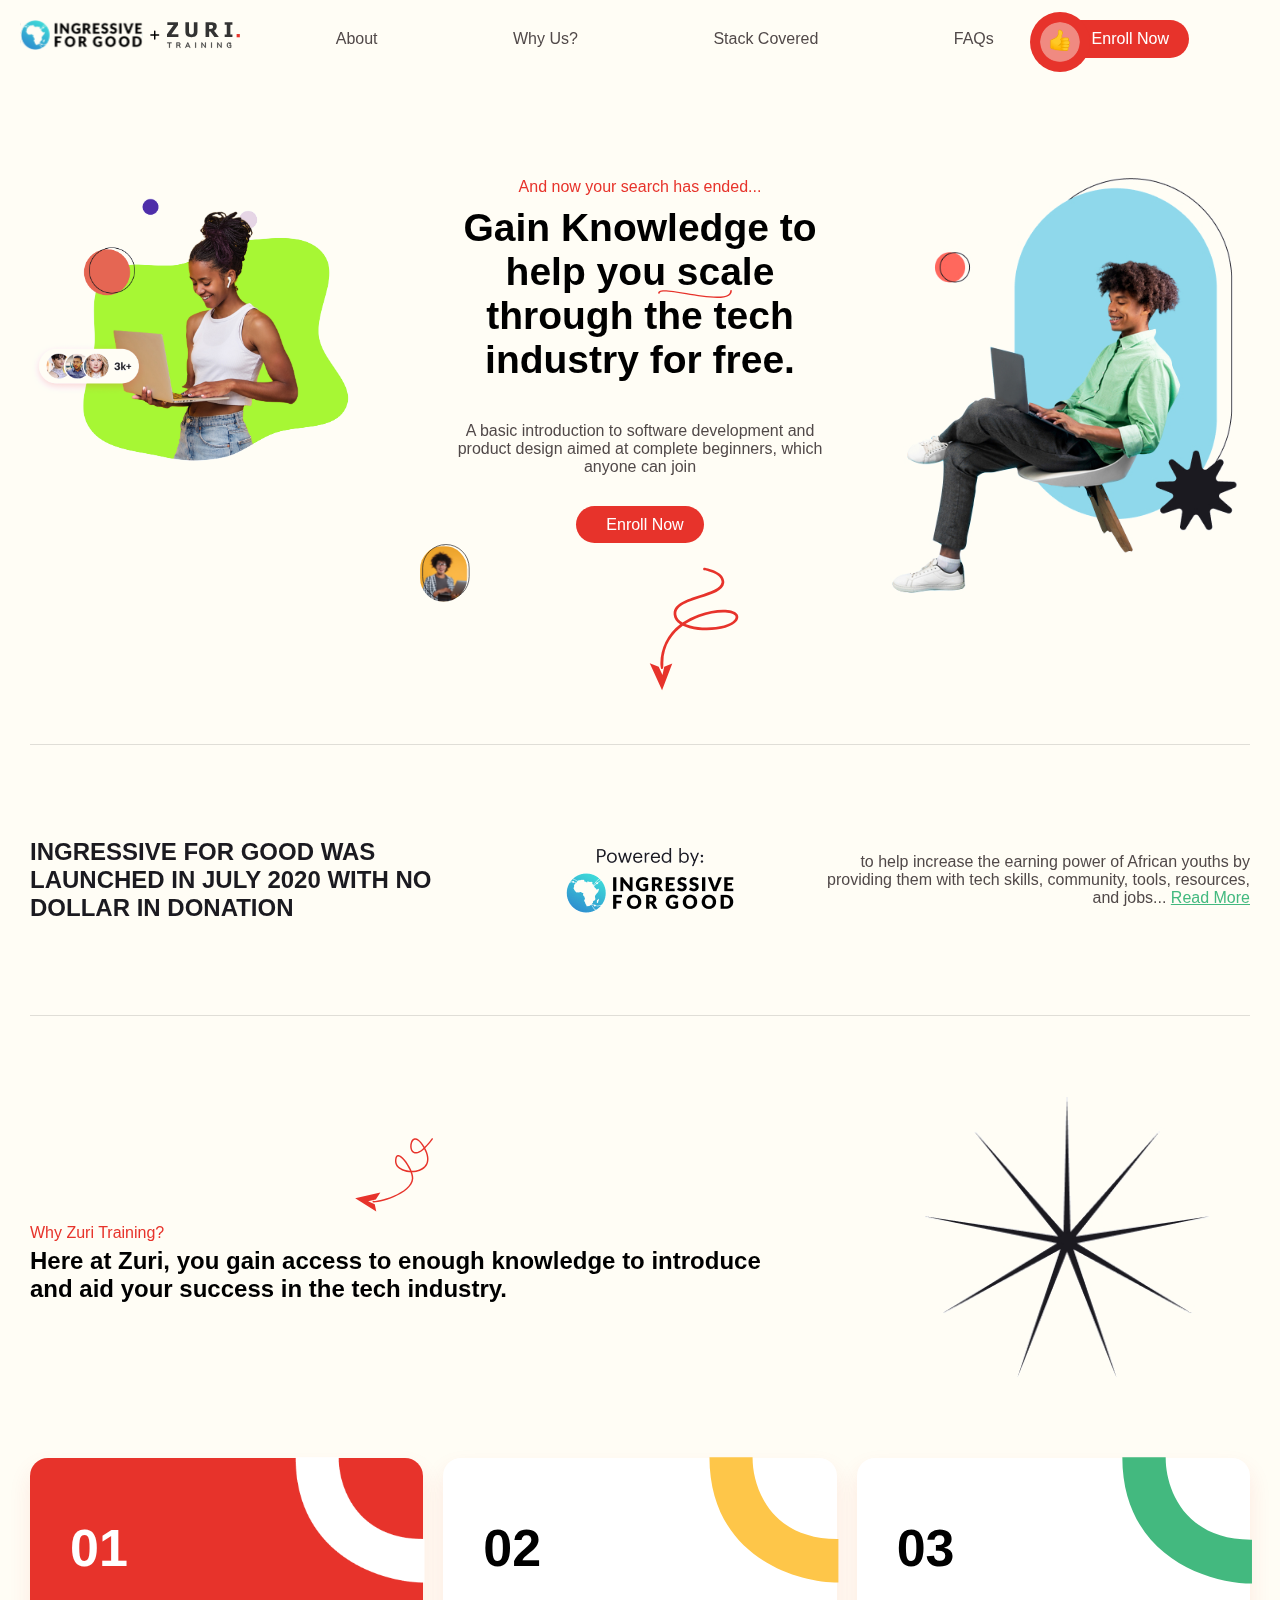
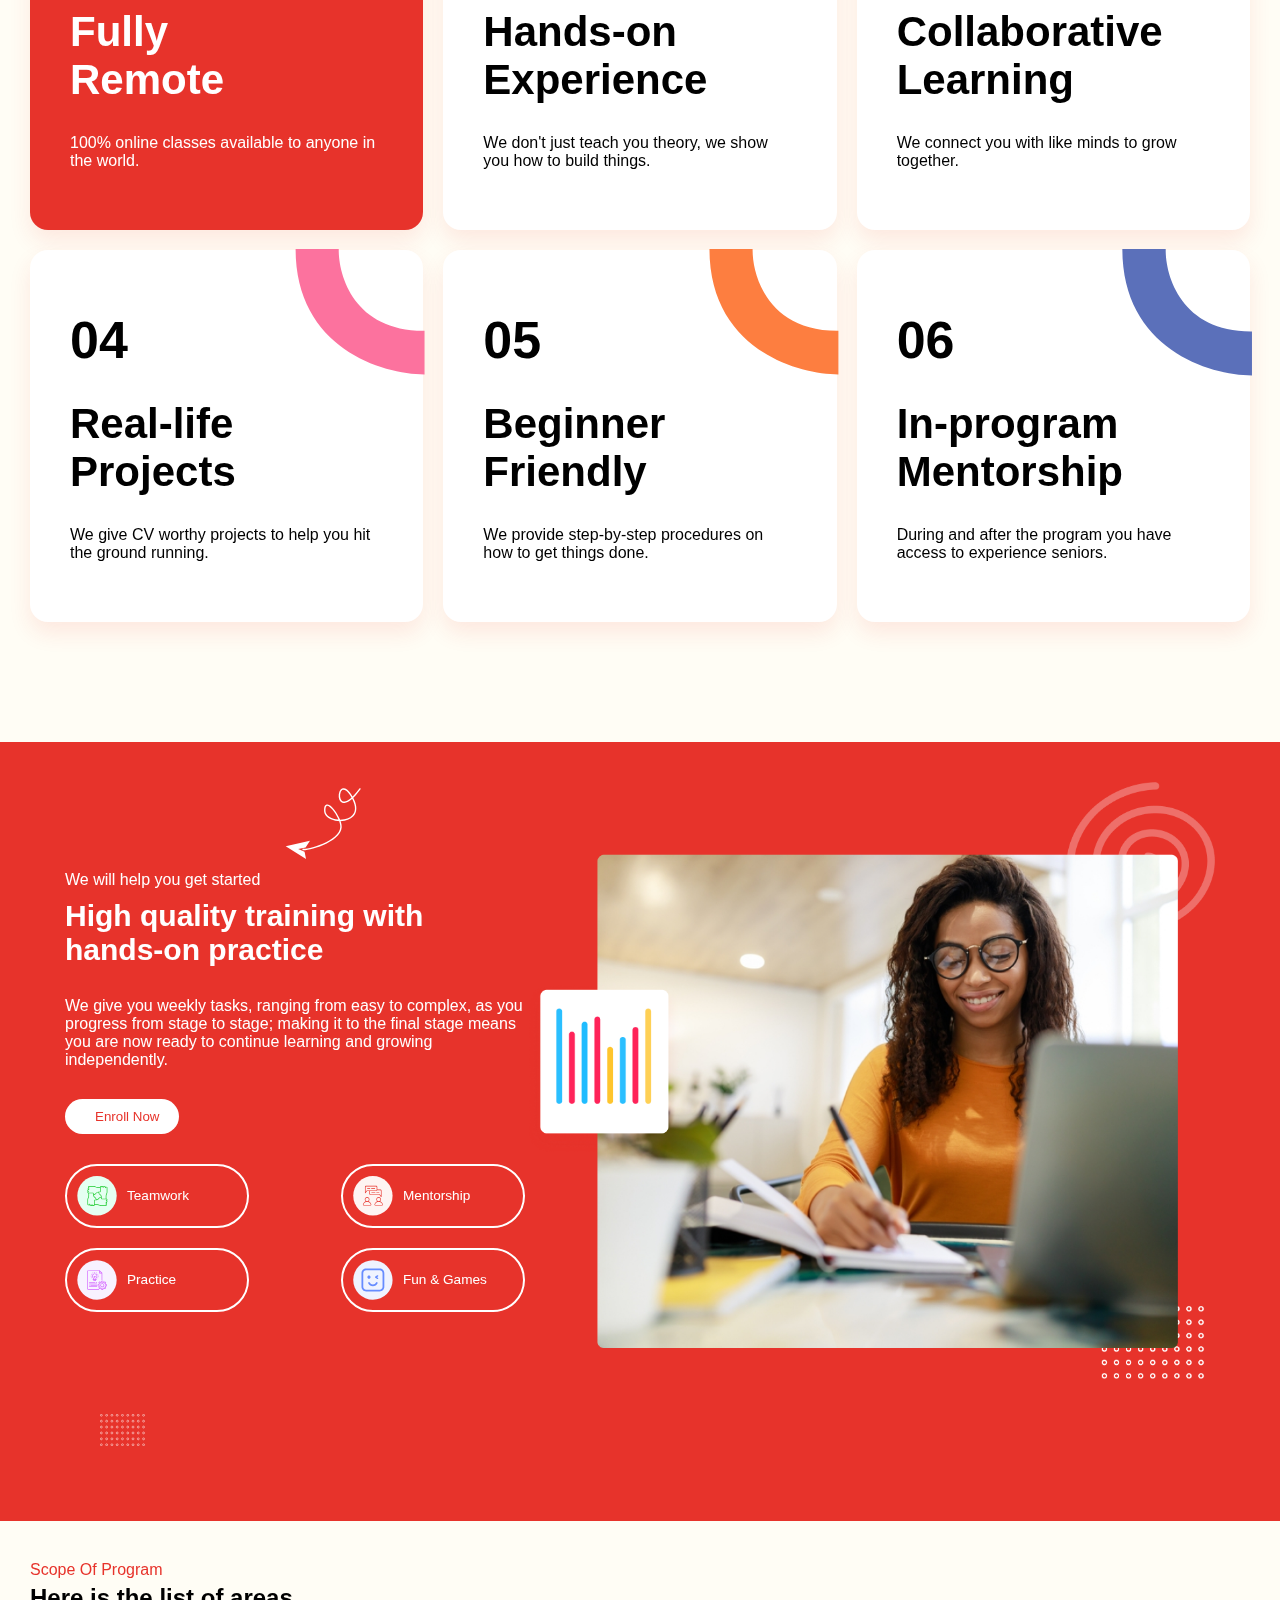
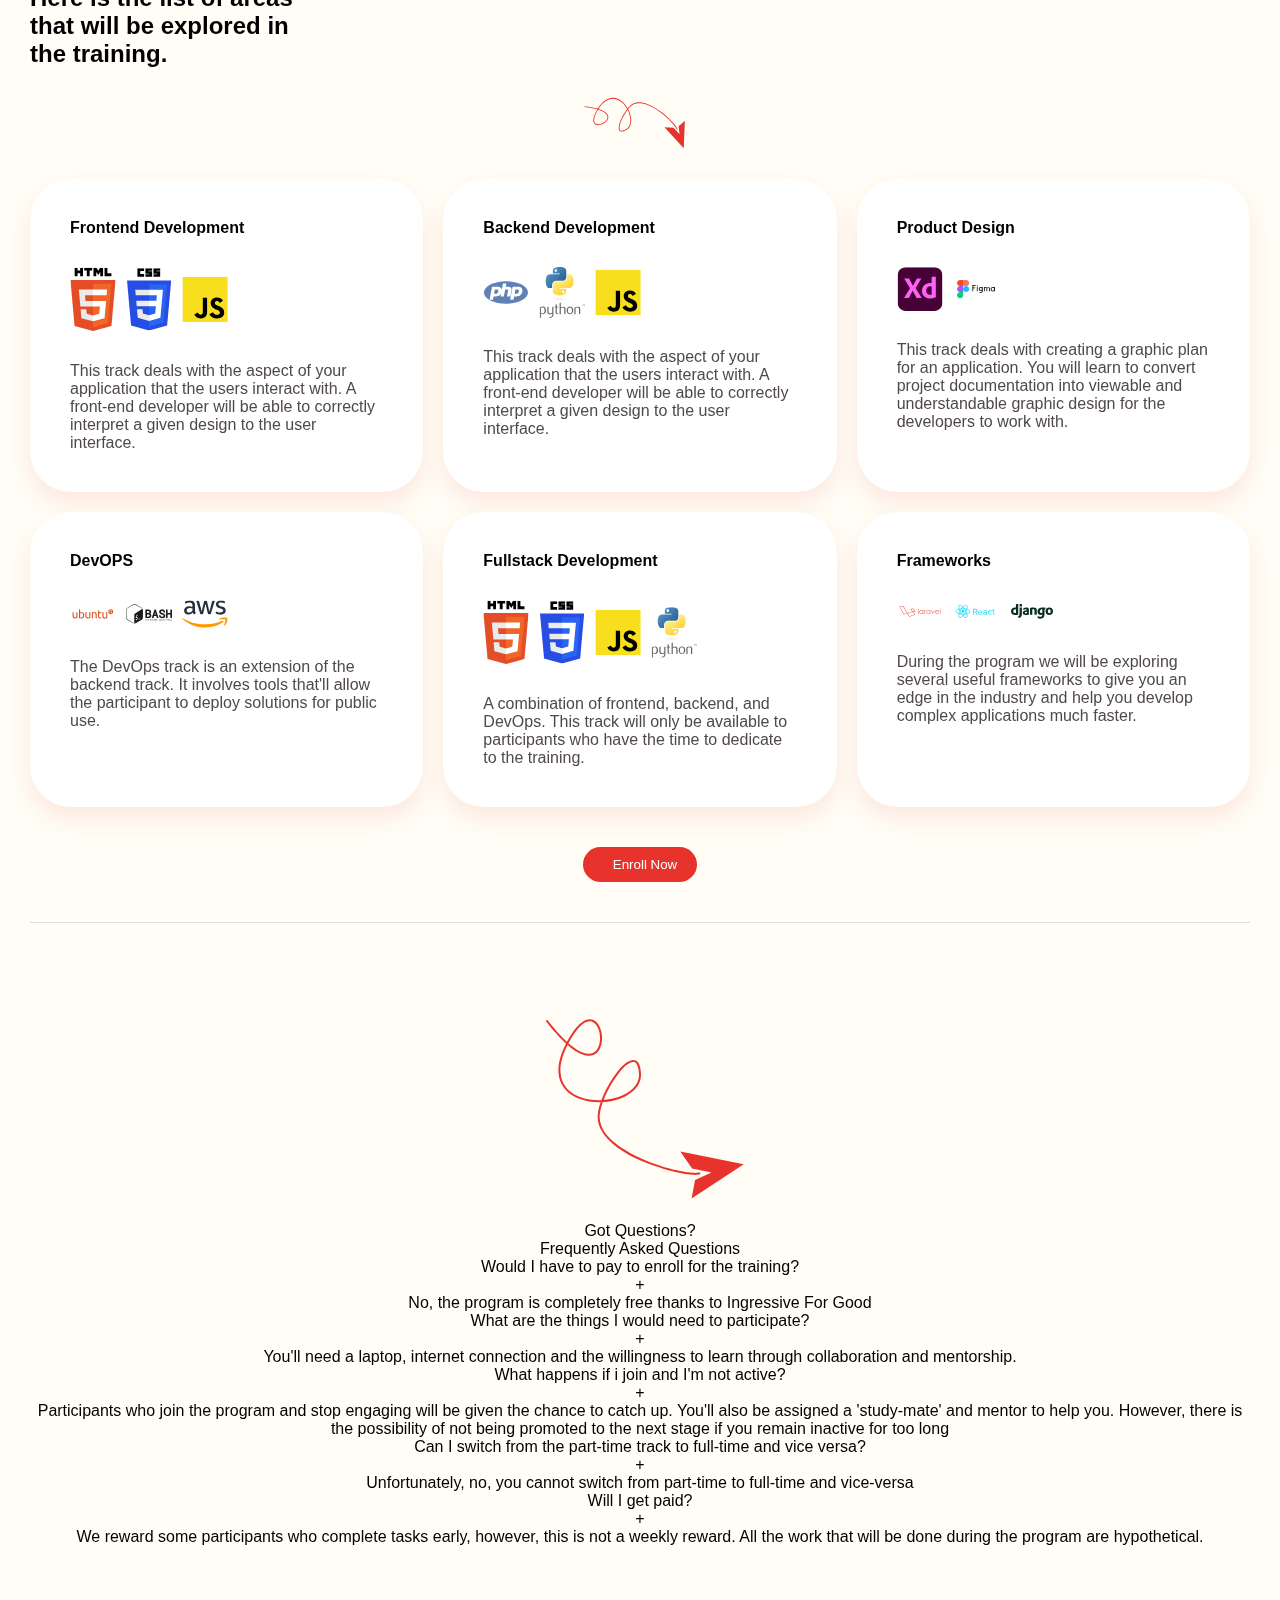
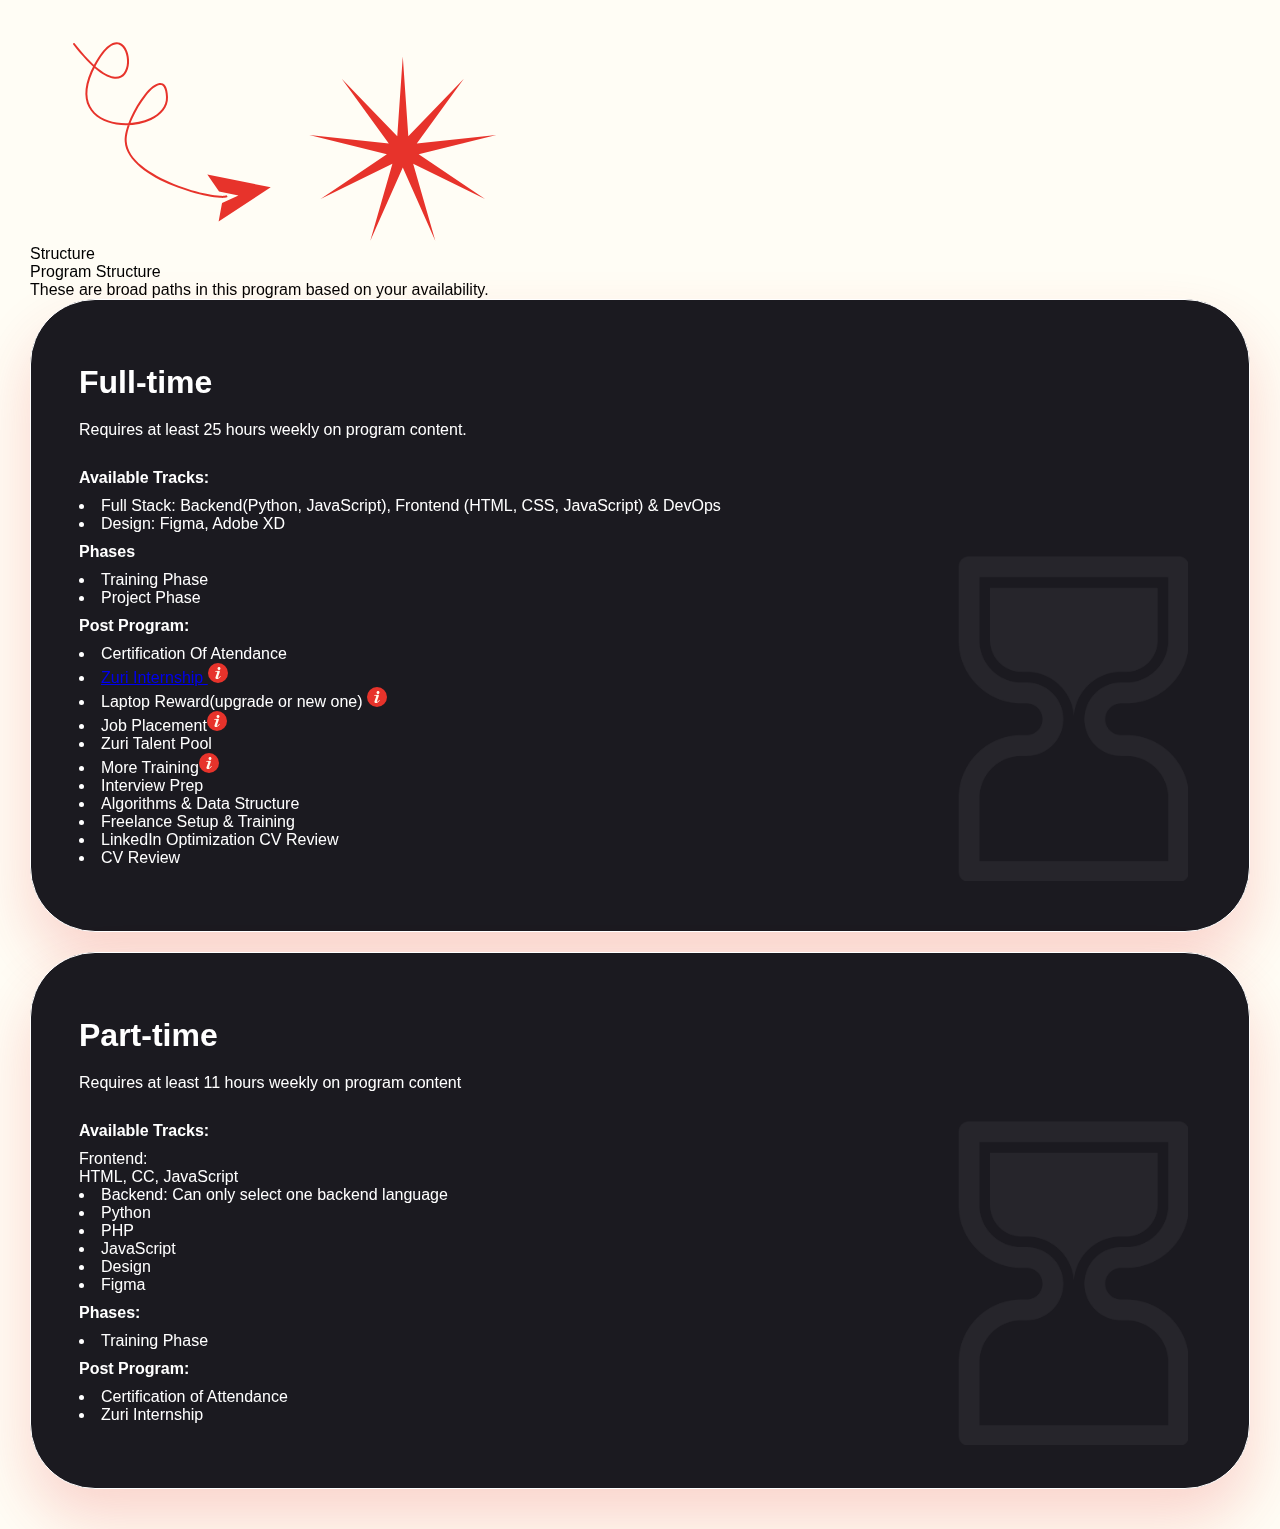
==== training.html @ 21e82a00 "first commit" ====
<!-- @format -->

<!DOCTYPE html>
<html lang="en">
  <head>
    <meta charset="UTF-8" />
    <meta http-equiv="X-UA-Compatible" content="IE=edge" />
    <meta name="viewport" content="width=device-width, initial-scale=1.0" />
    <link rel="stylesheet" href="./style.css" />
    <title>Zuri</title>
  </head>
  <body class="training">
    <nav class="t_nav">
      <img class="ig4zuri_logo" src="./trainingPageImages/logo.svg" alt="" />
      <div>
        <span class="span1">
          <a href="#">About</a>
          <a href="#">Why Us?</a>
          <a href="#">Stack Covered</a>
          <a href="#">FAQs</a>
        </span>
        <span class="span2">
          <img class="thumbs" src="./trainingPageImages/thumbs.png" alt="" />
          <a class="btn2" href="#">Enroll Now</a>
        </span>
      </div>
    </nav>
    <main class="t_main">
      <section class="t_section1">
        <img class="lady" src="./trainingPageImages/lady1.jpg" alt="" />
        <div>
          <p>And now your search has ended...</p>
          <h1>
            Gain Knowledge to help you scale through the tech industry for free.
          </h1>
          <img class="line" src="./trainingPageImages/line.svg" alt="" />
          <p>
            A basic introduction to software development and product design
            aimed at complete beginners, which anyone can join
          </p>
          <a class="btn2" href="#">Enroll Now</a>
          <img
            class="maleface"
            src="./trainingPageImages/maleface.svg"
            alt=""
          />
          <img
            class="section1wire"
            src="./trainingPageImages/section1wire.svg"
            alt=""
          />
        </div>
        <img class="male1" src="./trainingPageImages/male1.jpg" alt="" />
      </section>

      <section class="t_section2">
        <hr />
        <div>
          <h2>
            INGRESSIVE FOR GOOD WAS LAUNCHED IN JULY 2020 WITH NO DOLLAR IN
            DONATION
          </h2>
          <img src="./trainingPageImages/ingresive.jpg" alt="" />
          <p>
            to help increase the earning power of African youths by providing
            them with tech skills, community, tools, resources, and jobs...
            <span><a href="#">Read More</a></span>
          </p>
        </div>
        <hr />
      </section>

      <section class="t_section3">
        <div>
          <div class="why">
            <div>
              <img
                class="section3wire"
                src="./trainingPageImages/section3wire.svg"
                alt=""
              />
              <div>
                <p>Why Zuri Training?</p>
                <h2>
                  Here at Zuri, you gain access to enough knowledge to introduce
                  and aid your success in the tech industry.
                </h2>
              </div>
            </div>
            <img class="star" src="./trainingPageImages/Star.jpg" alt="" />
          </div>

          <div class="why_grid">
            <div class="why_items why_item1">
              <img src="./trainingPageImages/curve1.png" alt="" />
              <p>01</p>
              <p>Fully Remote</p>
              <p>100% online classes available to anyone in the world.</p>
            </div>
            <div class="why_items">
              <img src="./trainingPageImages/curve.svg" alt="" />
              <p>02</p>
              <p>Hands-on Experience</p>
              <p>
                We don't just teach you theory, we show you how to build things.
              </p>
            </div>
            <div class="why_items">
              <img src="./trainingPageImages/curve3.svg" alt="" />
              <p>03</p>
              <p>Collaborative Learning</p>
              <p>We connect you with like minds to grow together.</p>
            </div>
            <div class="why_items">
              <img src="./trainingPageImages/curve4.svg" alt="" />
              <p>04</p>
              <p>Real-life Projects</p>
              <p>
                We give CV worthy projects to help you hit the ground running.
              </p>
            </div>
            <div class="why_items">
              <img src="./trainingPageImages/curve5.svg" alt="" />
              <p>05</p>
              <p>Beginner Friendly</p>
              <p>
                We provide step-by-step procedures on how to get things done.
              </p>
            </div>
            <div class="why_items">
              <img src="./trainingPageImages/curve6.svg" alt="" />
              <p>06</p>
              <p>In-program Mentorship</p>
              <p>
                During and after the program you have access to experience
                seniors.
              </p>
            </div>
          </div>
        </div>
      </section>

      <section class="t_section4">
        <div>
          <div>
            <img
              class="section4wire"
              src="./trainingPageImages/section5wire.svg"
              alt=""
            />
            <p>We will help you get started</p>
            <p>High quality training with hands-on practice</p>
            <p>
              We give you weekly tasks, ranging from easy to complex, as you
              progress from stage to stage; making it to the final stage means
              you are now ready to continue learning and growing independently.
            </p>
            <button class="btn2 high_btn">Enroll Now</button>

            <div class="high_grid">
              <div class="high_grid_items">
                <img src="./trainingPageImages/hand.svg" alt="" />
                <small>Teamwork</small>
              </div>
              <div class="high_grid_items">
                <img src="./trainingPageImages//mentor.svg" alt="" />
                <small>Mentorship</small>
              </div>
              <div class="high_grid_items">
                <img src="./trainingPageImages/practice.svg" alt="" />
                <small>Practice</small>
              </div>
              <div class="high_grid_items">
                <img src="./trainingPageImages/games.svg" alt="" />
                <small>Fun & Games</small>
              </div>
            </div>
          </div>

          <img
            class="section4lady"
            src="./trainingPageImages/section5-image.png"
            alt=""
          />
        </div>
        <div>
          <img
            class="section4dot"
            src="./trainingPageImages/dotsection5.svg"
            alt=""
          />
        </div>
      </section>

      <section class="t_section5">
        <div class="scope">
          <p>Scope Of Program</p>
          <p>
            Here is the list of areas that will be explored in the training.
          </p>
        </div>
        <img
          class="section5wire"
          src="./trainingPageImages/section6.svg"
          alt=""
        />

        <div class="here_grid">
          <div class="here_grid_items">
            <p>Frontend Development</p>
            <div>
              <img src="./trainingPageImages/html.svg" alt="" />
              <img src="./trainingPageImages/css-3 logo.svg" alt="" />
              <img src="./trainingPageImages/javascript logo.svg" alt="" />
            </div>
            <p>
              This track deals with the aspect of your application that the
              users interact with. A front-end developer will be able to
              correctly interpret a given design to the user interface.
            </p>
          </div>
          <div class="here_grid_items">
            <p>Backend Development</p>
            <div>
              <img src="./trainingPageImages/php2 logo.svg" alt="" />
              <img src="./trainingPageImages//python-4 logo.svg" alt="" />
              <img src="./trainingPageImages/javascript logo.svg" alt="" />
            </div>
            <p>
              This track deals with the aspect of your application that the
              users interact with. A front-end developer will be able to
              correctly interpret a given design to the user interface.
            </p>
          </div>
          <div class="here_grid_items">
            <p>Product Design</p>
            <div>
              <img src="./trainingPageImages/adobe-xd logo.svg" alt="" />
              <img src="./trainingPageImages/Figma logo.svg" alt="" />
            </div>
            <p>
              This track deals with creating a graphic plan for an application.
              You will learn to convert project documentation into viewable and
              understandable graphic design for the developers to work with.
            </p>
          </div>

          <div class="here_grid_items">
            <p>DevOPS</p>
            <div>
              <img src="./trainingPageImages/Ubuntu logo.svg" alt="" />
              <img src="./trainingPageImages/Bash logo.svg" alt="" />
              <img src="./trainingPageImages/aws logo.svg" alt="" />
            </div>
            <p>
              The DevOps track is an extension of the backend track. It involves
              tools that'll allow the participant to deploy solutions for public
              use.
            </p>
          </div>

          <div class="here_grid_items">
            <p>Fullstack Development</p>
            <div>
              <img src="./trainingPageImages/html.svg" alt="" />
              <img src="./trainingPageImages/css-3 logo.svg" alt="" />
              <img src="./trainingPageImages/javascript logo.svg" alt="" />
              <img src="./trainingPageImages/python-4 logo.svg" alt="" />
            </div>
            <p>
              A combination of frontend, backend, and DevOps. This track will
              only be available to participants who have the time to dedicate to
              the training.
            </p>
          </div>
          <div class="here_grid_items">
            <p>Frameworks</p>
            <div>
              <img src="./trainingPageImages/Laravel logo.svg" alt="" />
              <img src="./trainingPageImages/React logo.svg" alt="" />
              <img src="./trainingPageImages/Django logo.svg" alt="" />
            </div>
            <p>
              During the program we will be exploring several useful frameworks
              to give you an edge in the industry and help you develop complex
              applications much faster.
            </p>
          </div>
        </div>

        <button class="btn2">Enroll Now</button>
        <hr />
      </section>

      <section class="t_section6">
        <img
          class="section6wire"
          src="./trainingPageImages/section7wire.svg"
          alt=""
        />
        <p>Got Questions?</p>
        <p>Frequently Asked Questions</p>

        <div>
          <div>
            <div>
              <p>Would I have to pay to enroll for the training?</p>
              <p>+</p>
            </div>
            <p>
              No, the program is completely free thanks to Ingressive For Good
            </p>
          </div>
          <div>
            <div>
              <p>What are the things I would need to participate?</p>
              <p>+</p>
            </div>
            <p>
              You'll need a laptop, internet connection and the willingness to
              learn through collaboration and mentorship.
            </p>
          </div>
          <div>
            <div>
              <p>What happens if i join and I'm not active?</p>
              <p>+</p>
            </div>
            <p>
              Participants who join the program and stop engaging will be given
              the chance to catch up. You'll also be assigned a 'study-mate' and
              mentor to help you. However, there is the possibility of not being
              promoted to the next stage if you remain inactive for too long
            </p>
          </div>
          <div>
            <div>
              <p>
                Can I switch from the part-time track to full-time and vice
                versa?
              </p>
              <p>+</p>
            </div>
            <p>
              Unfortunately, no, you cannot switch from part-time to full-time
              and vice-versa
            </p>
          </div>
          <div>
            <div>
              <p>Will I get paid?</p>
              <p>+</p>
            </div>
            <p>
              We reward some participants who complete tasks early, however,
              this is not a weekly reward. All the work that will be done during
              the program are hypothetical.
            </p>
          </div>
        </div>
      </section>

      <section class="t_section7">
        <img src="./trainingPageImages/section7wire.svg" alt="" />
        <img src="./trainingPageImages/Star1.svg" alt="" />
        <p>Structure</p>
        <p>Program Structure</p>
        <p>These are broad paths in this program based on your availability.</p>

        <div class="program_grid">
          <div class="program_grid_items">
            <p>Full-time</p>
            <p>Requires at least 25 hours weekly on program content.</p>
            <div>
              <p>Available Tracks:</p>
              <ul>
                <li>
                  Full Stack: Backend(Python, JavaScript), Frontend (HTML, CSS,
                  JavaScript) & DevOps
                </li>
                <li>Design: Figma, Adobe XD</li>
              </ul>
            </div>

            <div>
              <p>Phases</p>
              <ul>
                <li>Training Phase</li>
                <li>Project Phase</li>
              </ul>
            </div>

            <div>
              <p>Post Program:</p>
              <ul>
                <li>Certification Of Atendance</li>
                <li>
                  <a href="#"
                    >Zuri Internship
                    <img src="./trainingPageImages/clarity.svg" alt=""
                  /></a>
                </li>
                <li>
                  Laptop Reward(upgrade or new one)
                  <img src="./trainingPageImages/clarity.svg" alt="" />
                </li>
                <li>
                  Job Placement<img
                    src="./trainingPageImages/clarity.svg"
                    alt=""
                  />
                </li>
                <li>Zuri Talent Pool</li>
                <li>
                  More Training<img
                    src="./trainingPageImages/clarity.svg"
                    alt=""
                  />
                </li>
                <li>Interview Prep</li>
                <li>Algorithms & Data Structure</li>
                <li>Freelance Setup & Training</li>
                <li>LinkedIn Optimization CV Review</li>
                <li>CV Review</li>
              </ul>
            </div>
            <img src="./trainingPageImages/hour.png" alt="" />
          </div>

          <div class="program_grid_items">
            <p>Part-time</p>
            <p>Requires at least 11 hours weekly on program content</p>

            <div>
              <p>Available Tracks:</p>
              <ul>
                Frontend:
              </ul>
              <ul>
                HTML, CC, JavaScript
              </ul>

              <ul>
                <li>Backend: Can only select one backend language</li>
                <li>Python</li>
                <li>PHP</li>
                <li>JavaScript</li>
              </ul>

              <ul>
                <li>Design</li>
                <li>Figma</li>
              </ul>

              <p>Phases:</p>
              <ul>
                <li>Training Phase</li>
              </ul>

              <p>Post Program:</p>
              <ul>
                <li>Certification of Attendance</li>
                <li>Zuri Internship</li>
              </ul>
            </div>
            <img src="./trainingPageImages/hour.png" alt="" />
          </div>
        </div>
      </section>

      <section></section>
    </main>
  </body>
</html>
---- style.css ----
/** @format */
@import url("http://fonts.cdnfonts.com/css/averta-blackitalic");

* {
  padding: 0;
  margin: 0;
  box-sizing: border-box;
  font-family: Averta, sans-serif;
}

body {
  font-family: "Averta-BlackItalic", sans-serif;
  font-family: "Averta-Black", sans-serif;
  font-family: "Averta-Bold", sans-serif;
  font-family: "Averta-ExtraBold", sans-serif;
  font-family: "Averta-Extrathin", sans-serif;
  font-family: "Averta-Light", sans-serif;
  font-family: "Averta-Semibold", sans-serif;
  font-family: "Averta-Thin", sans-serif;
  font-family: "Averta-Regular", sans-serif;
  font-family: "Averta-BoldItalic", sans-serif;
  font-family: "Averta-ExtraBoldItalic", sans-serif;
  font-family: "Averta-ExtrathinItalic", sans-serif;
  font-family: "Averta-LightItalic", sans-serif;
  font-family: "Averta-RegularItalic", sans-serif;
  font-family: "Averta-SemiboldItalic", sans-serif;
  font-family: "Averta-ThinItalic", sans-serif;
}

/* ===================== LandingPage Starts here ============= */

.first_section {
  padding-bottom: 80px;
}

.first_section {
  text-align: center;
  background-image: url(./landingPageImages/hero-bg.svg);
  background-size: contain;
  background-color: #fffafa;
}

.first_section img {
  padding: 100px 0;
}

.intro h1 {
  color: #514949;
  padding-bottom: 30px;
}

.first_section p {
  color: gray;
  line-height: 24px;
  padding: 10px;
  padding-bottom: 100px;
  max-width: 80ch;
  margin: 0 auto;
}

.first_section span {
  color: #dc3545;
}

.first_section div {
  display: flex;
  flex-direction: column;
  align-items: center;
  justify-content: center;
}

.first_section a:nth-child(1) {
  color: white;
  background-color: #e7332b;
  padding: 15px 30px;
  max-width: 250px;
  margin: 0 auto;
  margin-bottom: 20px;
  text-decoration: none;
}

.first_section a:nth-child(1):hover {
  background-color: white;
  border: 1px solid #e7332b;
  color: #e7332b;
}

.first_section a:nth-child(2) {
  color: #e7332b;
  border: 1px solid #e7332b;
  background-color: white;
  padding: 15px 25px;
  max-width: 250px;
  margin: 0 auto;
  text-decoration: none;
}

.first_section a:nth-child(2):hover {
  background-color: #e7332b;
  color: white;
}

.second_section {
  text-align: center;
}

.second_section > p:nth-child(1) {
  color: #e7332b;
  padding-bottom: 20px;
  margin-top: 80px;
}
.second_section > p:nth-child(2) {
  font-size: 24px;
  line-height: 40px;
  color: #514949;
  max-width: 380px;
  margin: 0 auto;
}

.second_section > div {
  display: flex;
  flex-direction: column;
  margin-top: 80px;
  gap: 40px;
}

.second_section div div {
  background-color: #fffafa;
  padding: 30px 30px;
  margin: 0 5%;
  text-align: left;
  color: #514949;
  z-index: 1;
}

.second_section div div img {
  padding-bottom: 40px;
}

.second_section div div p {
  padding-bottom: 30px;
}

.second_section div div a {
  text-decoration: none;
  color: #e7332b;
}

.bg_img {
  display: none;
}

.lp_footer {
  text-align: center;
  margin-top: 200px;
  margin-bottom: 20px;
  padding: 0 5%;
  color: #514949;
}

.lp_footer > div {
  display: flex;
  flex-direction: column;
  gap: 40px;
}

.lp_footer div > img {
  margin-bottom: 15px;
  margin: 0 auto;
}

.logos img {
  width: 20px;
  margin: 0 2px;
}

.lp_footer h2 {
  padding-bottom: 10px;
  color: #514949;
  font-size: 16px;
}

.contact p {
  max-width: 30ch;
  margin: 0 auto;
  margin-bottom: 10px;
  font-size: small;
  /* font-weight: bold; */
}

.links p {
  color: #e7332b;
  font-size: small;
}

.links p:nth-child(2) {
  margin-bottom: 10px;
}

.lp_footer div a {
  color: #e7332b;
  font-size: small;
}

.hr {
  margin-top: 80px;
  margin-bottom: 40px;
  color: #514949;
  opacity: 0.2;
}

.copyright {
  margin-bottom: 80px;
  font-weight: bold;
}

/* ===================== Media Queries ============= */

@media screen and (min-width: 768px) {
  .first_section div {
    flex-direction: row;
    gap: 7%;
  }

  .first_section a:nth-child(1) {
    margin: 0;
  }
  .first_section a:nth-child(2) {
    margin: 0;
  }

  .lp_footer > div {
    flex-direction: row;
    justify-content: space-around;
    align-items: baseline;
  }

  .lp_footer div > img {
    margin: 0;
  }
}

@media screen and (min-width: 992px) {
  .second_section div {
    flex-direction: row;
    gap: 20px;
    margin: 30px 5%;
  }

  .second_section div div {
    margin: 0;
  }
}

@media screen and (min-width: 1200px) {
  .second_section > div {
    position: relative;
  }

  .bg_img {
    display: block;
    position: absolute;
    width: 300px;
  }

  .bg_img_left {
    top: -15%;
    left: -80px;
  }
  .bg_img_right {
    top: -15%;
    right: -80px;
  }
}

/* ===================== LandingPage Ends here ============= */

/* ===================== Industry Exp Starts here ============= */

.ie_section1 {
  display: flex;
  align-items: baseline;
  justify-content: space-between;
  padding: 15px 20px;
  margin-bottom: 50px;
}

.ie_section1 span span {
  display: none;
}

.btn {
  border: none;
  padding: 10px 20px;
  border-bottom-right-radius: 10px;
  margin-right: 10px;
  cursor: pointer;
  /* font-weight: bold; */
}

.hire_btn {
  color: white;
  background-color: #e7332b;
}

.join_btn {
  color: white;
  background-color: #514949;
}

.ie_section1 span a {
  text-decoration: none;
  color: #514949;
}

.ie_section1 span a:nth-child(1) {
  position: relative;
}
.ie_section1 span a:nth-child(1)::after {
  content: "";
  display: block;
  position: absolute;
  left: -20%;
  margin-top: 10px;
  background-color: #e7332b;
  padding: 1.5px 30px;
}

/* ===================== ie_section2 ============= */

.ie_section2 {
  text-align: center;
}

.ie_section2 h1 {
  font-size: xx-large;
  position: relative;
  padding: 0 10px;
  padding-bottom: 30px;
  max-width: 20ch;
  margin: 0 auto;
}

.ie_section2 h1::after {
  content: url(./industryPageImages/thick2.svg);
  position: absolute;
  left: 39%;
  top: 45%;
  width: 15px;
  height: 10px;
}

.ie_section2 span {
  color: #e7332b;
}

.ie_section2 p {
  padding: 0 5%;
  padding-bottom: 30px;
  color: #514949;
}

.ie_section2 img:nth-child(1) {
  width: 85%;
  margin: 40px auto;
}

.ie_section2 img:nth-child(2) {
  display: none;
}

/* ===================== ie_section3 ============= */

.ie_section3 {
  background-image: url(./industryPageImages/bgsection2.png);
  background-size: cover;
  text-align: left;
  padding: 80px 40px;
}

.ie_section3 h2 {
  padding-bottom: 10px;
  font-size: xx-large;
  max-width: 30ch;
  margin: 0 auto;
}
.ie_section3 p:nth-of-type(1) {
  padding-bottom: 10px;
  font-weight: bold;
}
.ie_section3 p:nth-of-type(2) {
  padding-bottom: 10px;
  color: #514949;
}

.ie_section3 span {
  color: #e7332b;
}

.ie_section3 > img {
  width: 100%;
}

.countries {
  display: flex;
  gap: 10px;
  margin-bottom: 50px;
}

.country {
  padding: 8px 10px;
  background-color: white;
  border-radius: 10px;
}

.countries img {
  max-width: 90%;
}

/* ===================== ie_section4 ============= */

.ie_section4 {
  padding: 80px 40px;
}
.ie_section4 h2 {
  font-size: xx-large;
  padding-bottom: 40px;
}

.ie_section4 h2:nth-of-type(2) {
  padding-top: 40px;
}

.ie_section4 span {
  color: #e7332b;
}

.container {
  display: grid;
  grid-template-columns: repeat(auto-fill, minmax(170px, 1fr));
  column-gap: 20px;
  row-gap: 10px;
}

.container p {
  padding: 10px 10px;
  border: none;
  border-radius: 10px;
  box-shadow: 0 8px 60px hsla(0, 0%, 48%, 0.16);
  color: #514949;
}

/* ===================== ie_section5 ============= */

.ie_section5 {
  padding: 80px 20px;
  text-align: center;
  background-color: rgb(255, 248, 229);
  position: relative;
}

.ie_section5 span {
  color: #e7332b;
}

.ie_section5 h2 {
  padding-bottom: 50px;
}

.flexbox_items img {
  margin: 30px;
}

.flexbox_container {
  padding: 20px;
  display: flex;
  gap: 20px;
  flex-wrap: wrap;
  max-width: 1100px;
  margin: 0 auto;
}

.flexbox_items {
  background-color: white;
  color: #514949;
  padding: 20px;
  border-bottom-right-radius: 16px;
  flex: 1;
  position: relative;
}

.flexbox_items:hover {
  background-color: black;
  color: white;
}

.flexbox_items p {
  max-width: 30ch;
  margin: 0 auto;
}

.rope {
  position: absolute;
  left: 0;
  top: 50%;
}

/* ===================== ie_footer ============= */

.ie_footer {
  padding: 80px 20px;
  padding-bottom: 10px;
  text-align: center;
  background-color: black;
  color: white;
  position: relative;
}

.ie_footer .footer_content {
  display: flex;
  flex-direction: column;
  gap: 20px;
}

.ie_footer a {
  text-decoration: none;
  color: white;
}

.footer_logos {
  display: flex;
  gap: 15px;
  max-width: max-content;
  margin: 0 auto;
  margin-bottom: 20px;
}
.footer_logos img {
  width: 30px;
}

.ie_footer hr {
  margin-top: 20px;
  margin-bottom: 10px;
  color: #514949;
  border-width: 0px 0px thin;
  border-style: solid;
}

/* ===================== Media Queries ============= */

@media screen and (min-width: 425px) {
  .ie_section2 h1 {
    max-width: 40ch;
  }
  .ie_section2 h1::after {
    left: 73%;
    top: 20%;
  }
  .btn {
    padding: 10px 50px;
  }
}
@media screen and (min-width: 600px) {
  .ie_section2 {
    padding-top: 50px;
  }
  .ie_section2 h1 {
    max-width: 20ch;
  }
  .ie_section2 h1::after {
    left: 39%;
    top: 45%;
  }
  .ie_section2 p {
    padding: 0 25%;
    padding-bottom: 30px;
    color: #514949;
  }

  .ie_section2 img:nth-child(1) {
    width: 60%;
  }

  .ie_section3 {
    text-align: center;
  }
  .countries {
    max-width: 400px;
    margin: 50px auto;
  }

  .ie_section3 > img {
    width: 60%;
  }

  .ie_section4 h2 {
    text-align: center;
    max-width: 23ch;
    margin: 0 auto;
  }

  .ie_footer {
    padding-bottom: 20px;
  }

  .ie_footer .footer_content {
    flex-direction: row;
    justify-content: space-around;
  }

  .ie_footer hr {
    display: none;
  }

  .ie_footer > small {
    position: absolute;
    bottom: 13%;
    left: 10%;
  }
}

@media screen and (min-width: 768px) {
  .ie_section1 {
    padding: 10px 5%;
  }

  .ie_section1 span span {
    display: inline-flex;
    min-width: 350px;
    justify-content: space-around;
  }

  .flexbox_items {
    min-width: 300px;
  }
}

@media screen and (min-width: 900px) {
  .ie_section3 {
    display: flex;
    text-align: left;
    gap: 30px;
    background-size: contain;
  }

  .ie_section3 > div {
    padding-top: 9%;
  }

  .ie_section3 h2 {
    max-width: 80%;
    margin: 0;
  }

  .countries {
    margin: 10px 0;
  }

  .ie_section3 > img {
    width: 40%;
  }

  .ie_section4 h2 {
    text-align: left;
    margin: 0;
  }

  .flexbox_items {
    min-width: 350px;
  }
}

@media screen and (min-width: 1200px) {
  .ie_section2 {
    display: flex;
    max-width: 1100px;
    margin: 0 auto;
  }

  .ie_section2 div:nth-child(1) {
    text-align: left;
    min-width: 600px;
    padding-top: 80px;
    padding-left: 30px;
  }
  .ie_section2 div:nth-child(2) {
    min-width: 200px;
    position: relative;
  }

  .ie_section2 img:nth-child(1) {
    margin: 0;
    width: 70%;
  }

  .ie_section2 img:nth-child(2) {
    display: inline;
    width: 200px;
    position: absolute;
    top: 40%;
    left: 60%;
    opacity: 0.5;
  }

  .ie_section2 h1 {
    padding-left: 0;
    padding-right: 0;
    margin: 0;
    max-width: 40ch;
  }

  .ie_section2 p {
    padding-left: 0;
    padding-right: 30%;
  }

  .ie_section2 h1::after {
    left: 54%;
    top: 20%;
  }

  .container {
    display: flex;
    column-gap: 20px;
    row-gap: 10px;
    flex-wrap: wrap;
  }

  .flexbox_container {
    justify-content: center;
  }

  .flexbox_items {
    min-width: 340px;
    padding: 40px;
  }

  .item4 {
    flex: none;
  }
  .item5 {
    flex: none;
  }

  .ie_footer .footer_content {
    justify-content: space-between;
    padding-left: 5%;
    padding-right: 5%;
  }
}

/* ===================== Industry Exp Ends here ============= */

.t_nav {
  display: flex;
  align-items: baseline;
  justify-content: space-between;
  padding: 20px 20px;
  background-color: rgb(255, 253, 245);
}

.t_nav div {
  display: flex;
  align-items: baseline;
}

.ig4zuri_logo {
  width: 150px;
}

.span1 {
  display: none;
}

.span1 a {
  text-decoration: none;
  color: #514949;
}
.thumbs {
  width: 60px;
  padding: 10px;
  background-color: #e7332b;
  border-radius: 30px;
  position: absolute;
  left: -25%;
  top: -20%;
}

.btn2 {
  text-decoration: none;
  padding: 10px 20px;
  padding-left: 30px;
  background-color: #e7332b;
  color: white;
  border-radius: 30px;
}

.span2 {
  display: flex;
  align-items: flex-start;
  position: relative;
}

/* ===================== t_section1 ============= */

.t_main {
  background-color: rgb(255, 253, 245);
}

.t_section1 {
  padding: 40px 30px;
  padding-bottom: 120px;
  text-align: center;
}

.t_section1 p:nth-of-type(1) {
  color: #e7332b;
  margin-bottom: 10px;
}
.t_section1 p:nth-of-type(2) {
  color: #514949;
  margin-bottom: 40px;
}

.t_section1 h1 {
  padding-bottom: 40px;
  font-size: xx-large;
}

.lady {
  width: 100%;
  mix-blend-mode: darken;
}

.male1 {
  display: none;
  mix-blend-mode: darken;
}

.t_section1 div {
  position: relative;
}

.t_section1 .line {
  width: 30%;
  position: absolute;
  top: 27%;
  right: 6%;
}

.maleface {
  display: none;
}

.section1wire {
  position: absolute;
  width: 25%;
  bottom: -25%;
}
/* ===================== t_section2 ============= */
.t_section2 {
  padding: 40px 30px;
  text-align: center;
}

.t_section2 div {
  padding: 40px 0;
}

.t_section2 h2 {
  padding-bottom: 30px;
  color: #1b1a20;
}
.t_section2 p {
  color: #514949;
}
.t_section2 img {
  padding-bottom: 30px;
  width: 60%;
  mix-blend-mode: darken;
}
.t_section2 a {
  color: #43b97f;
}

.t_section2 hr {
  border-width: 0px 0px thin;
  border-style: solid;
  border-color: rgba(0, 0, 0, 0.12);
}
/* ===================== t_section3 ============= */

.t_section3 {
  padding: 40px 30px;
  padding-top: 0;
  padding-bottom: 120px;
  text-align: center;
}

.t_section3 > img {
  width: 15%;
  position: relative;
  right: 0%;
}

.why_grid {
  display: grid;
  row-gap: 20px;
  column-gap: 20px;
  text-align: left;
}

.why_items {
  position: relative;
  padding: 60px 40px;
  border-radius: 18px;
  background-color: white;
  box-shadow: 0 11px 22px rgb(231 51 43 / 10%);
}

.why_items img {
  position: absolute;
  width: 35%;
  top: -0.5%;
  right: -0.5%;
}

.why_items p:nth-of-type(1) {
  font-weight: bolder;
  font-size: 48px;
}
.why_items p:nth-of-type(2) {
  font-size: 30px;
  font-weight: bold;
  padding-top: 30px;
  padding-bottom: 30px;
  max-width: 11ch;
}

.why_item1 {
  background-color: #e7332b;
  color: white;
}

.why div div {
  text-align: left;
}

.why p:nth-of-type(1) {
  color: #e7332b;
  padding-bottom: 5px;
}
.why h2 {
  padding-bottom: 40px;
}

.star {
  display: none;
}
.section3wire {
  width: 15%;
  margin: 0 auto;
  padding: 0;
}

/* ===================== t_section4 ============= */

.t_section4 {
  padding: 40px 30px;
  background-color: rgb(231, 51, 43);
  color: white;
}

.section4wire {
  width: 23%;
  margin-left: 45%;
}

.t_section4 p:nth-of-type(2) {
  font-weight: bold;
  font-size: 30px;
  padding-top: 10px;
  padding-bottom: 30px;
}

.high_btn {
  color: #e7332b;
  background-color: white;
  margin: 30px 0;
  border: none;
}

.high_grid {
  display: grid;
  grid-template-columns: 1fr 1fr;
  gap: 20px;
}

.high_grid_items {
  display: flex;
  align-items: center;
  padding: 10px;
  gap: 10px;
  border: 2px solid white;
  border-radius: 40px;
}

.high_grid_items img {
  width: 25%;
}
.high_grid_items small {
  font-size: 85%;
}

.section4lady {
  width: 100%;
}

.section4dot {
  width: 10%;
}

/* ===================== t_section5 ============= */

.t_section5 {
  padding: 40px 30px;
  text-align: center;
}

.scope {
  text-align: left;
}

.scope p:nth-of-type(1) {
  color: #e7332b;
  padding-bottom: 5px;
}
.scope p:nth-of-type(2) {
  font-weight: bold;
  font-size: 24px;
  max-width: 20ch;
}

.section5wire {
  width: 43%;
}

.here_grid {
  display: grid;
  gap: 20px;
}

.here_grid_items {
  background: #fff;
  border-radius: 41px;
  box-shadow: 0 11px 22px rgb(231 51 43 / 10%);
  padding: 40px;
  text-align: left;
}

.here_grid_items p:nth-of-type(1) {
  font-weight: bold;
  margin-bottom: 30px;
}
.here_grid_items p:nth-of-type(2) {
  color: #514949;
}

.here_grid_items div {
  margin-bottom: 30px;
  display: flex;
  flex-wrap: wrap;
  gap: 10px;
}

.here_grid_items img {
  width: 46px;
}

.t_section5 hr {
  border-width: 0px 0px thin;
  border-style: solid;
  border-color: rgba(0, 0, 0, 0.12);
}

.t_section5 button {
  margin-top: 40px;
  margin-bottom: 40px;
  border: none;
}

/* ===================== t_section6 ============= */

.t_section6 {
  padding: 40px 30px;
  text-align: center;
}

/* ===================== t_section7 ============= */

.t_section7 {
  padding: 40px 30px;
}

li {
  /* padding-left: 10px; */
  list-style-position: inside;
}

.program_grid {
  display: grid;
  gap: 20px;
}

.program_grid_items > img {
  position: absolute;
  width: 19%;
  right: 5%;
  bottom: 8%;
}

.program_grid_items > p:nth-of-type(1) {
  font-size: 2rem;
  font-weight: bold;
  padding-bottom: 20px;
}
.program_grid_items > p:nth-of-type(2) {
  padding-bottom: 20px;
}

.program_grid_items div > p {
  font-weight: bold;
  padding-top: 10px;
  padding-bottom: 10px;
}

.program_grid_items {
  position: relative;
  color: white;
  background-color: #1b1a20;
  border: 1px solid;
  border-radius: 65px;
  padding: 64px 48px;
  box-shadow: 0 31px 60px rgba(231, 51, 43, 0.2);
}

/* ===================== Media Queries ============= */

@media screen and (min-width: 360px) {
  .t_section1 .line {
    width: 30%;
    top: 23%;
    right: 5%;
  }

  .t_section1 h1 {
    font-size: xx-large;
  }
}
@media screen and (min-width: 420px) {
  .t_section1 .line {
    width: 30%;
    top: 29%;
    right: 20%;
  }
}
@media screen and (min-width: 425px) {
  .t_section1 .line {
    width: 25%;
    top: 29%;
    right: 33%;
  }
  .section1wire {
    width: 25%;
    bottom: -35%;
  }
}
@media screen and (min-width: 600px) {
  .t_nav {
    align-items: flex-start;
  }
  .ig4zuri_logo {
    width: 220px;
  }

  .t_section1 {
    padding-bottom: 150px;
  }

  .t_section1 .line {
    width: 20%;
    position: absolute;
    top: 25%;
    right: 25%;
  }

  .t_section1 h1 {
    font-size: 39px;
  }

  .section1wire {
    width: 15%;
    bottom: -40%;
    right: 10%;
  }

  .t_section2 img {
    width: 45%;
  }

  .why_items p:nth-of-type(1) {
    font-size: 52px;
  }
  .why_items p:nth-of-type(2) {
    font-size: 42px;
  }

  .why_items img {
    width: 33%;
  }
}

@media screen and (min-width: 700px) {
  .maleface {
    display: block;
    position: absolute;
    width: 50px;
    left: 10%;
    bottom: -20%;
  }

  .high_grid {
    column-gap: 70px;
  }

  .section4dot {
    width: 25%;
    padding: 35px;
  }
}

@media screen and (min-width: 900px) {
  .t_section2 div {
    display: flex;
    align-items: center;
    grid-template-columns: 1fr 1fr 1fr;
    padding: 0;
  }

  .t_section2 h2 {
    text-align: left;
    padding: 0;
  }
  .t_section2 p {
    text-align: right;
    padding: 0;
    max-width: 50%;
  }

  .t_section2 img {
    padding: 0;
    margin: 0 auto;
  }

  .why_grid {
    grid-template-columns: 1fr 1fr;
  }

  .star {
    display: block;
    mix-blend-mode: darken;
    width: 30%;
    padding: 40px;
  }

  .why {
    display: flex;
    gap: 10%;
    align-items: center;
    padding-bottom: 40px;
  }

  .high_grid {
    grid-template-columns: 1fr 1fr 1fr 1fr;
    gap: 10px;
  }

  .section5wire {
    width: 120px;
  }

  .here_grid {
    grid-template-columns: 1fr 1fr;
  }
}

@media screen and (min-width: 1000px) {
  .span1 {
    display: flex;
    min-width: 80%;
    justify-content: space-around;
  }

  .t_nav div {
    min-width: 80%;
  }
}
@media screen and (min-width: 1200px) {
  .male1 {
    display: block;
    width: 100%;
  }

  .lady {
    width: 100%;
  }
  .t_section1 {
    display: grid;
    grid-template-columns: 1fr 1fr 1fr;
    gap: 5%;
    padding-top: 100px;
    padding-bottom: 80px;
  }

  .maleface {
    left: -10%;
    bottom: 5%;
  }

  .section1wire {
    width: 25%;
    bottom: -15%;
    right: 23%;
  }

  .why_grid {
    grid-template-columns: 1fr 1fr 1fr;
  }

  .t_section4 > div {
    display: grid;
    grid-template-columns: 1fr 1.5fr;
    max-width: 1150px;
    margin: 0 auto;
  }

  .high_grid {
    grid-template-columns: 1fr 1fr;
    gap: 20px;
    column-gap: 20%;
  }

  .here_grid {
    grid-template-columns: 1fr 1fr 1fr;
  }
}
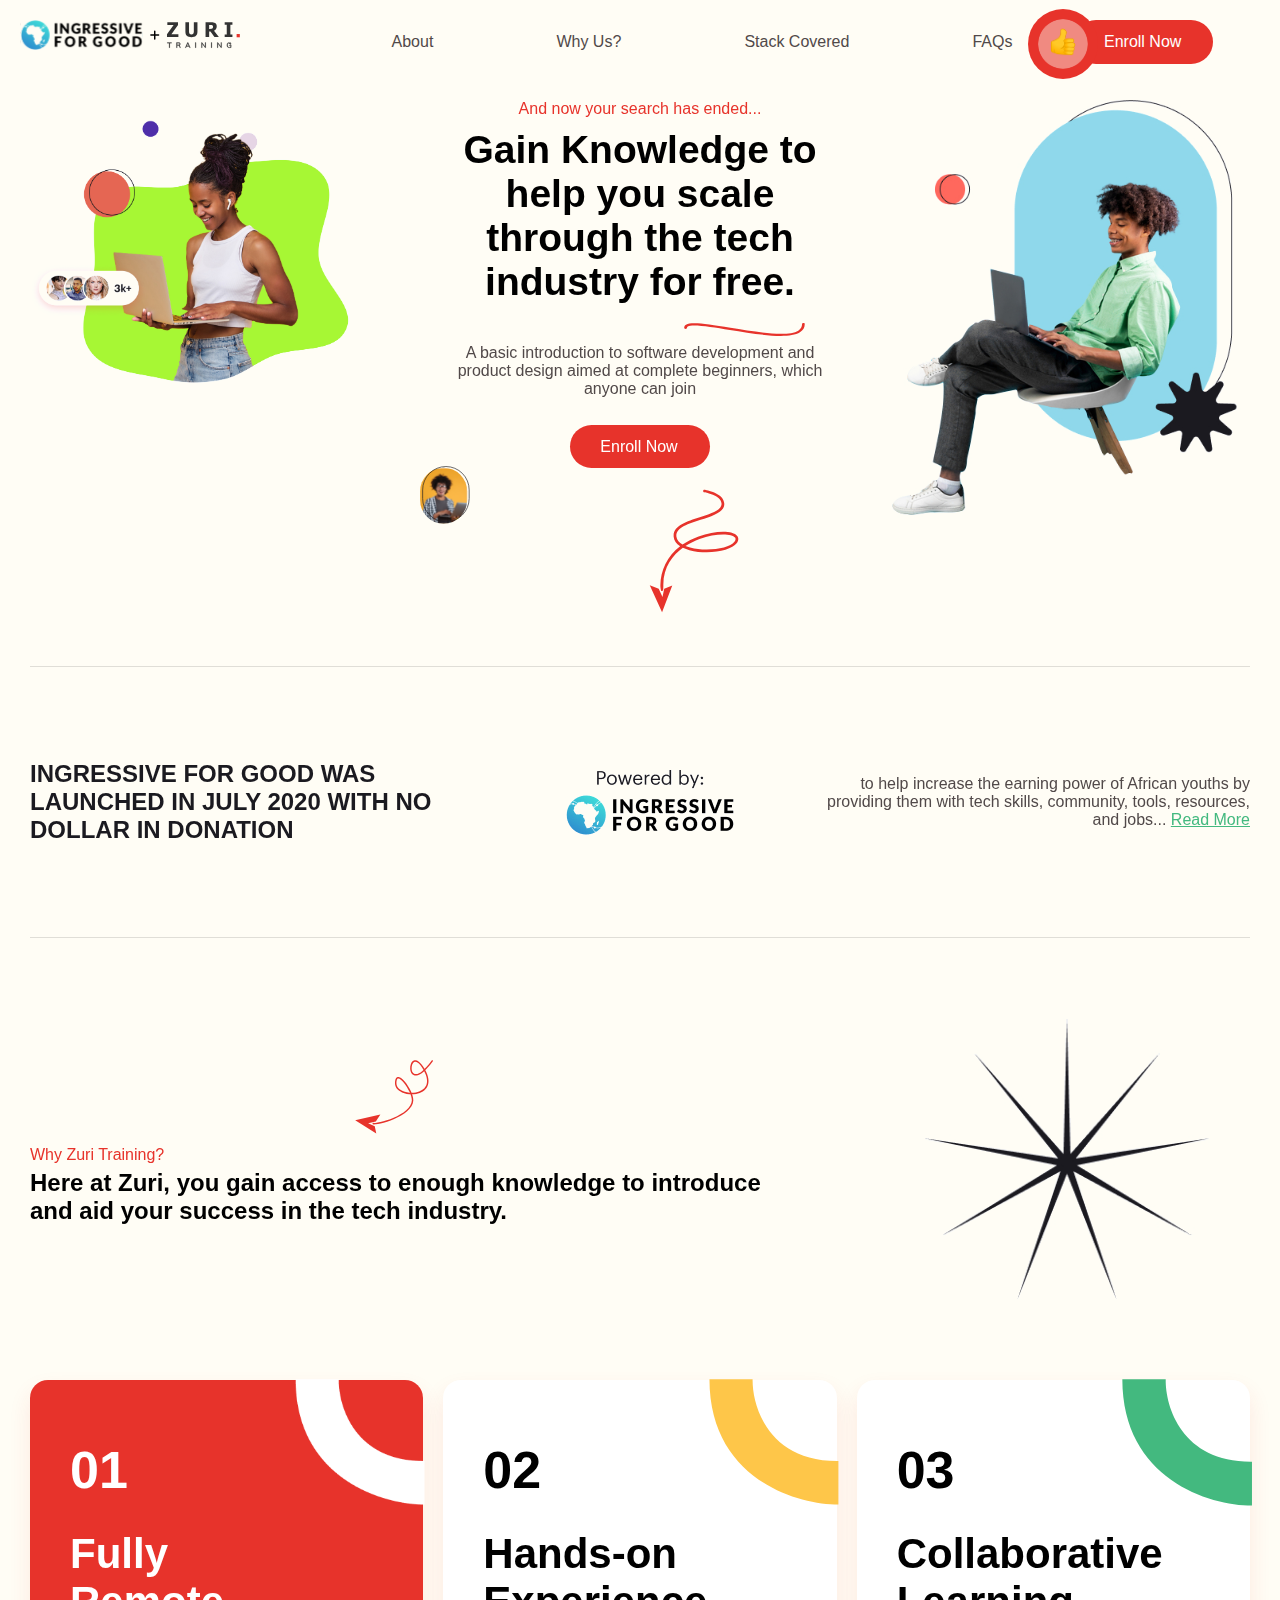
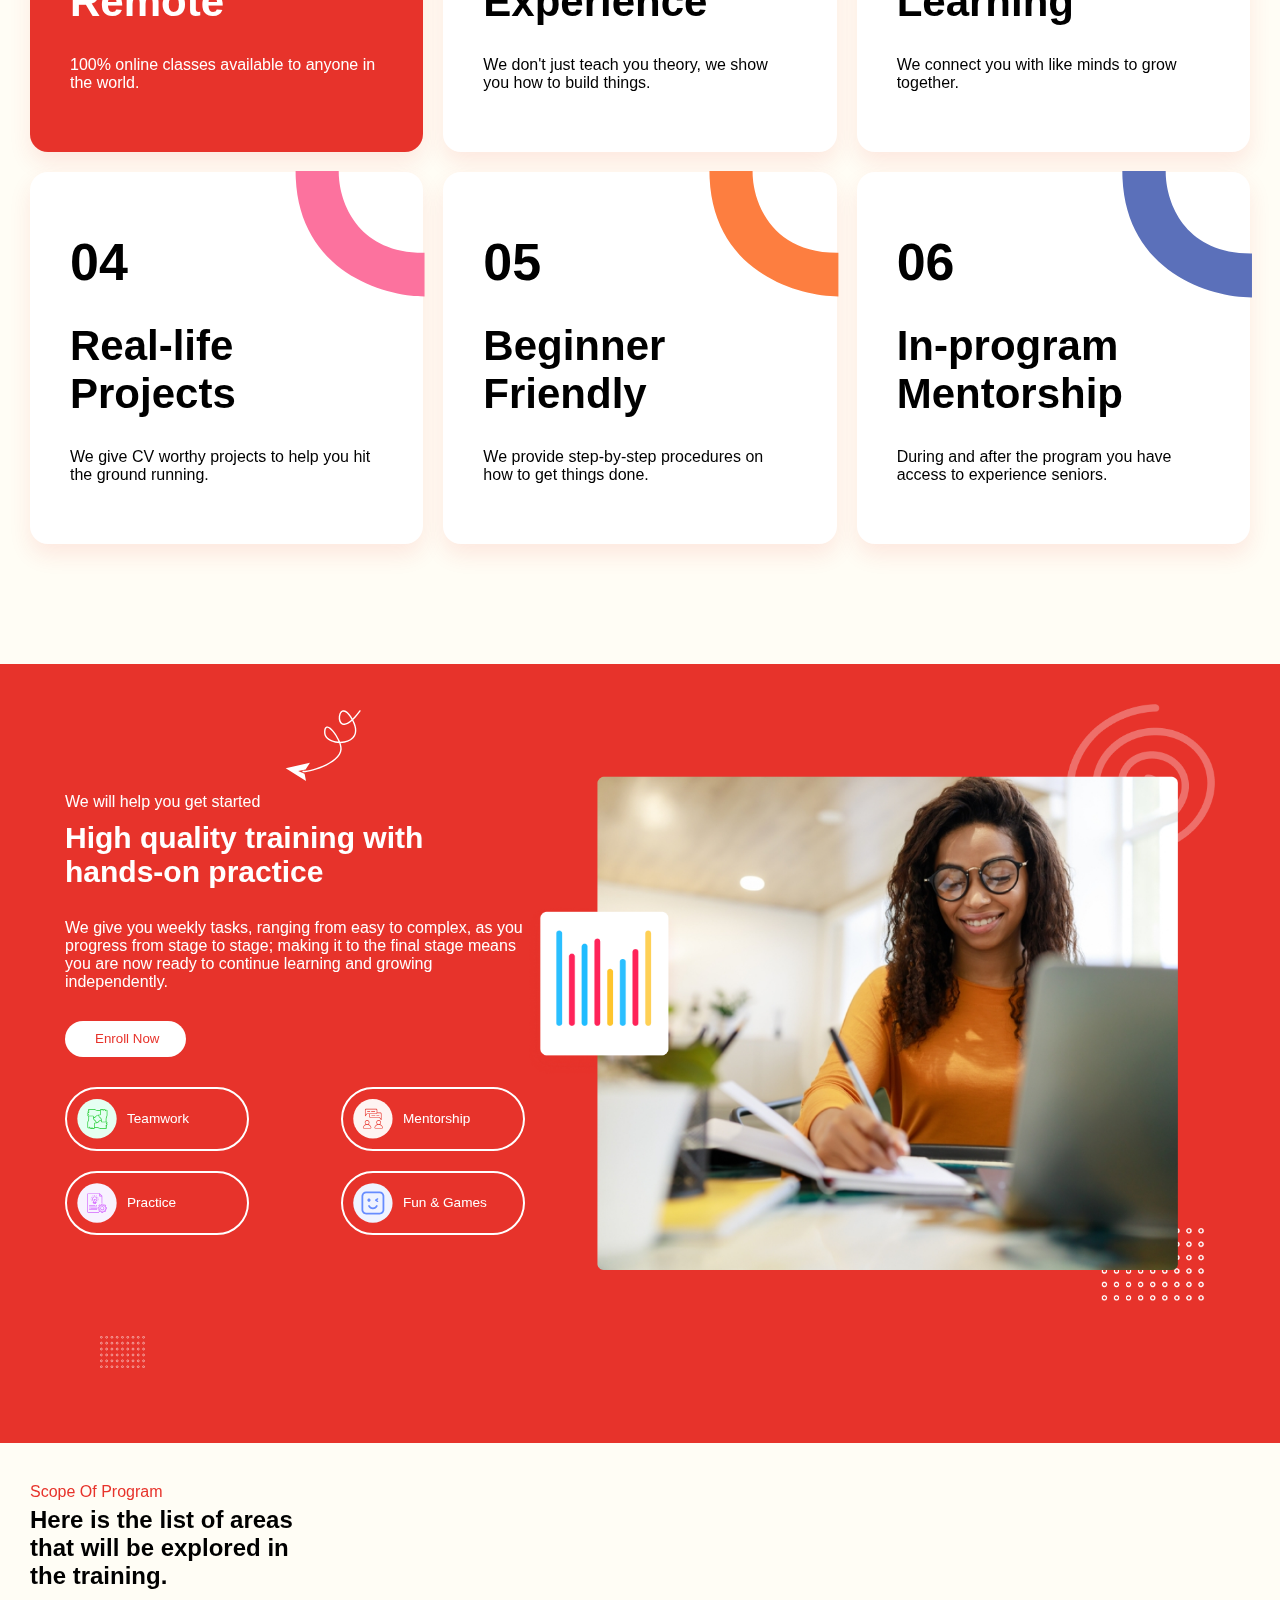
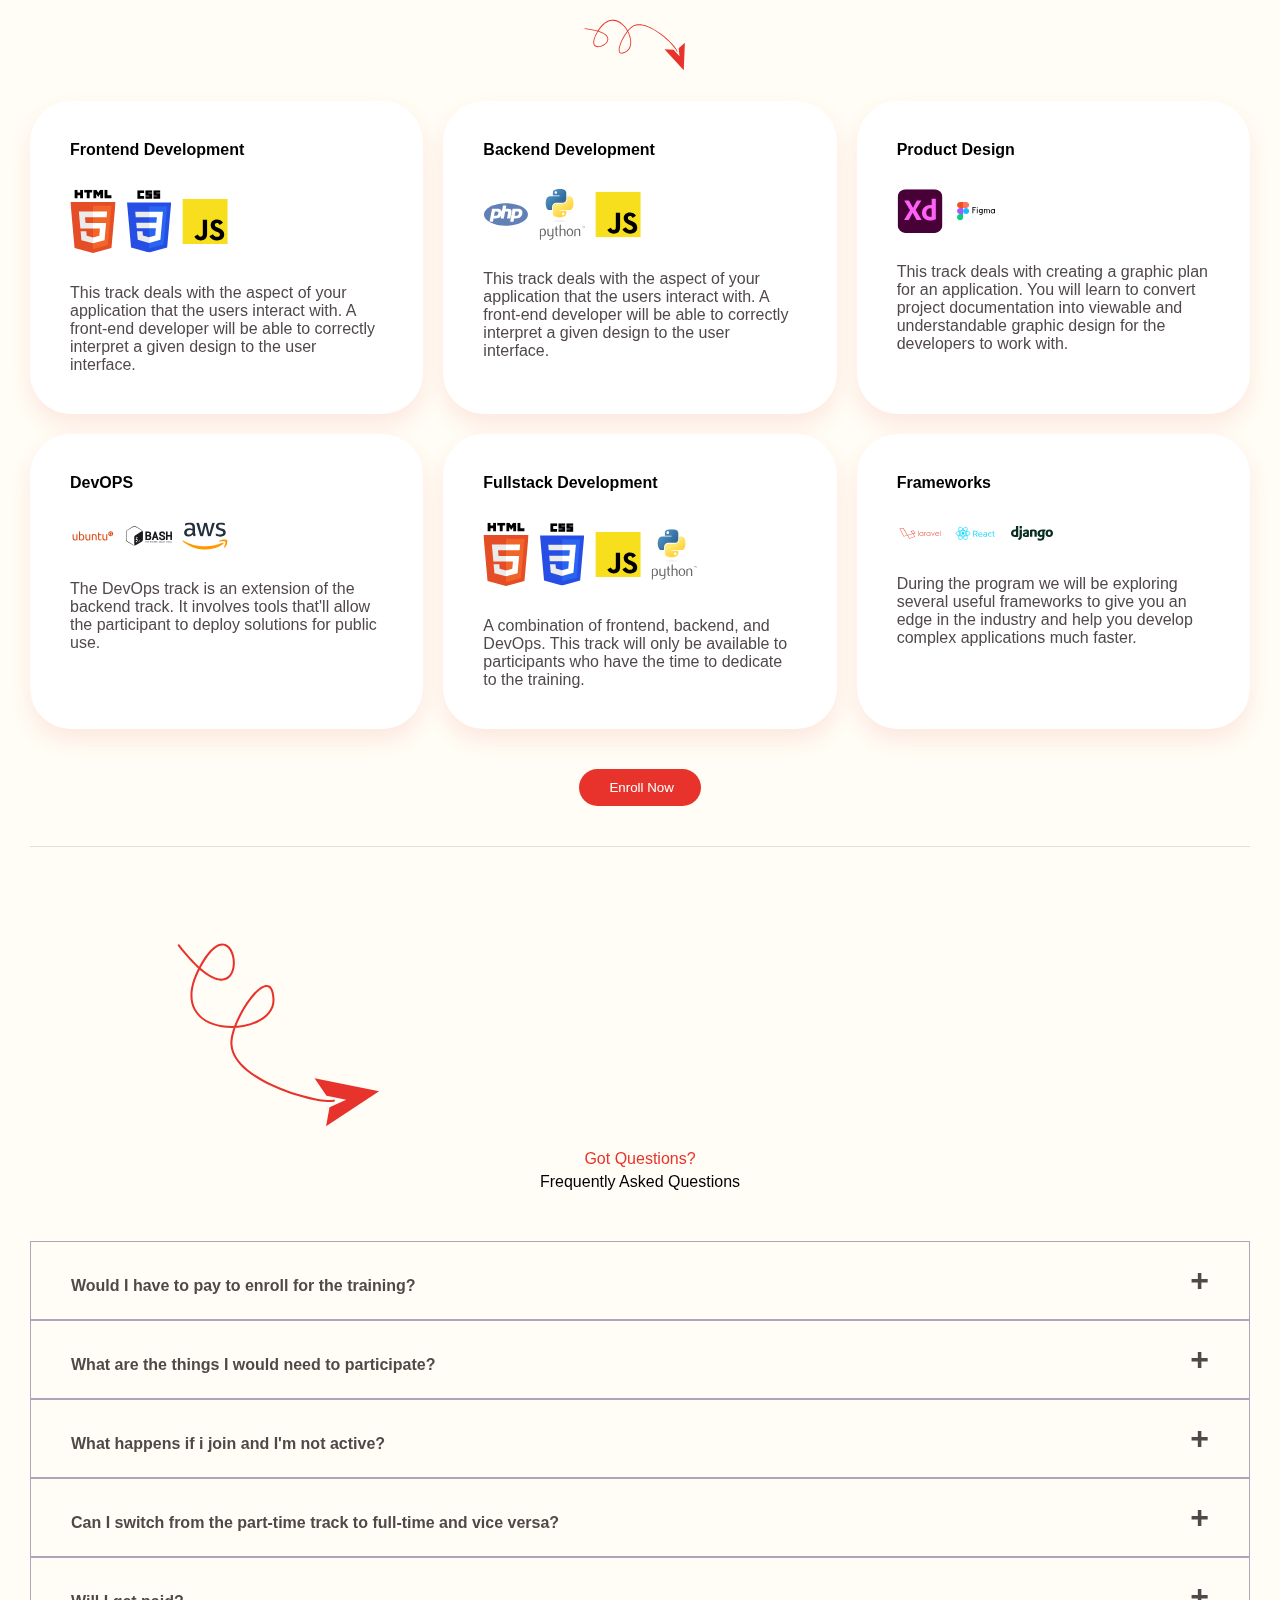
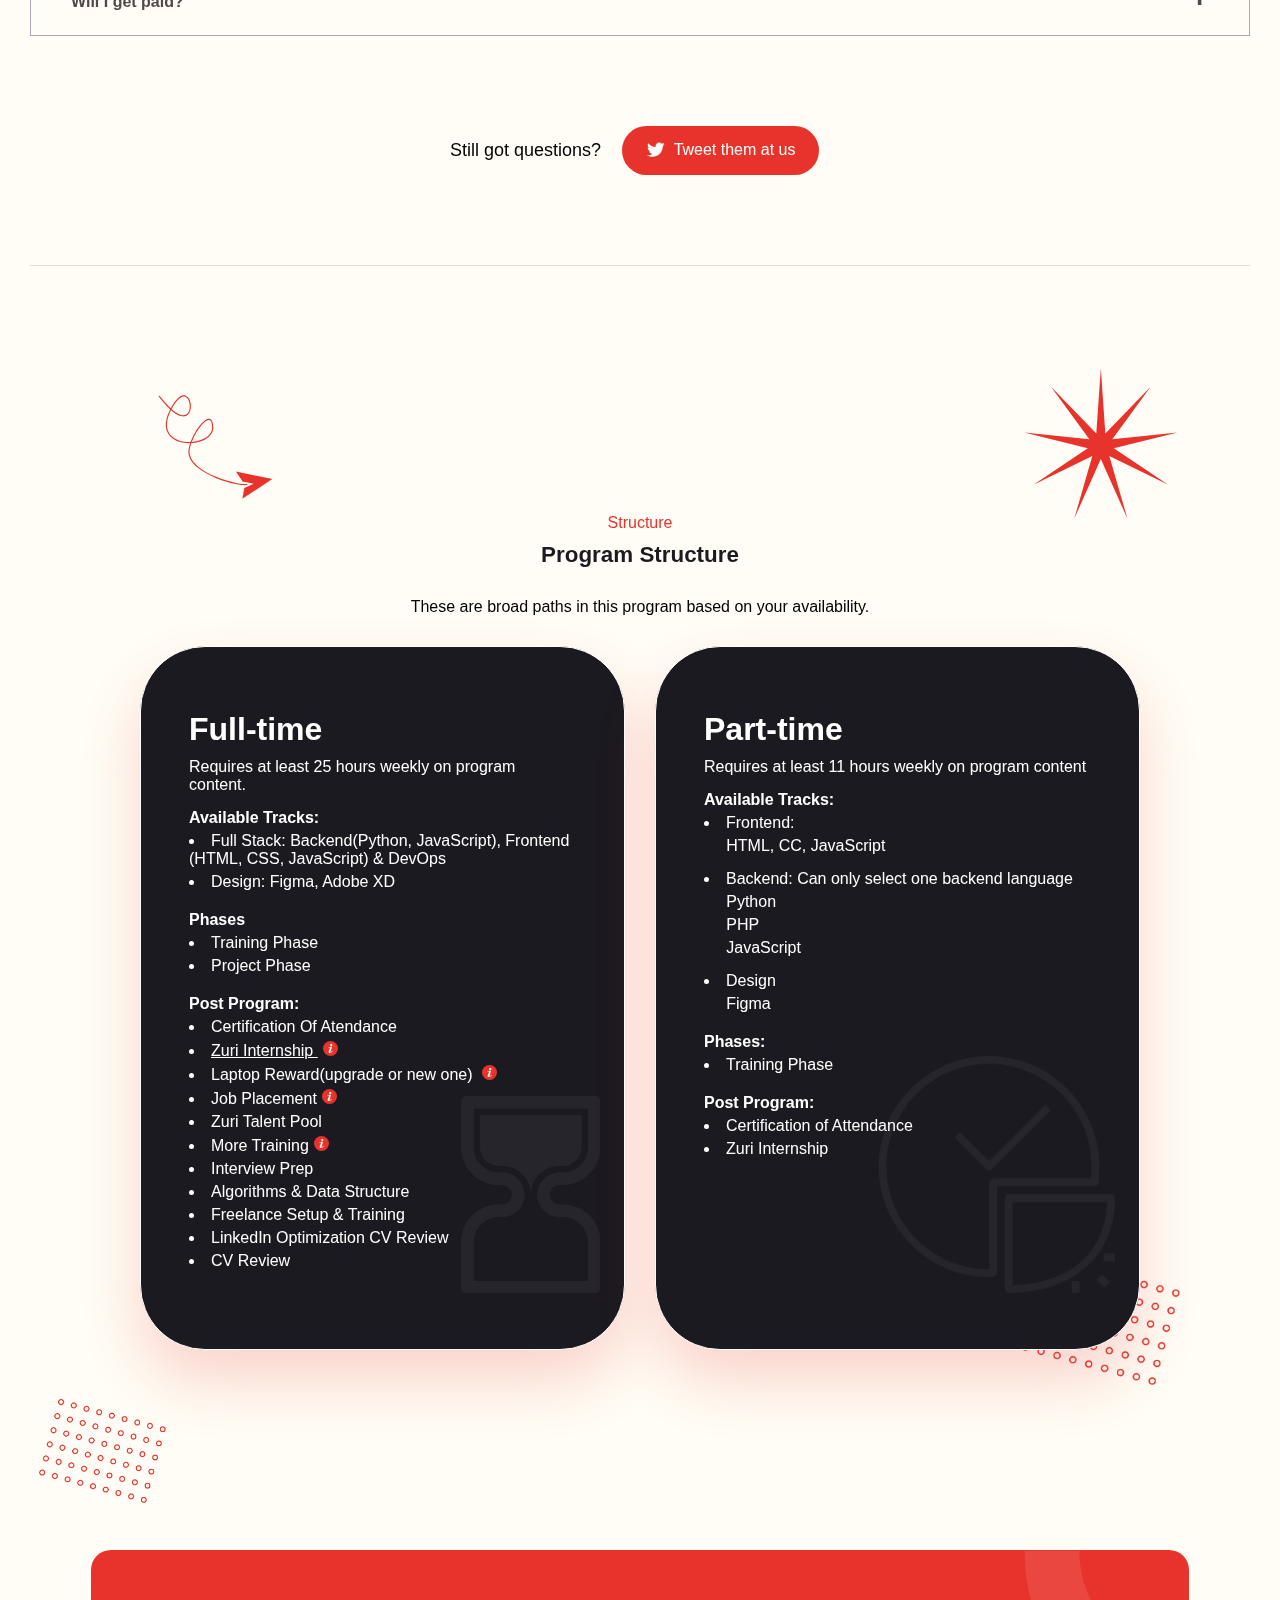
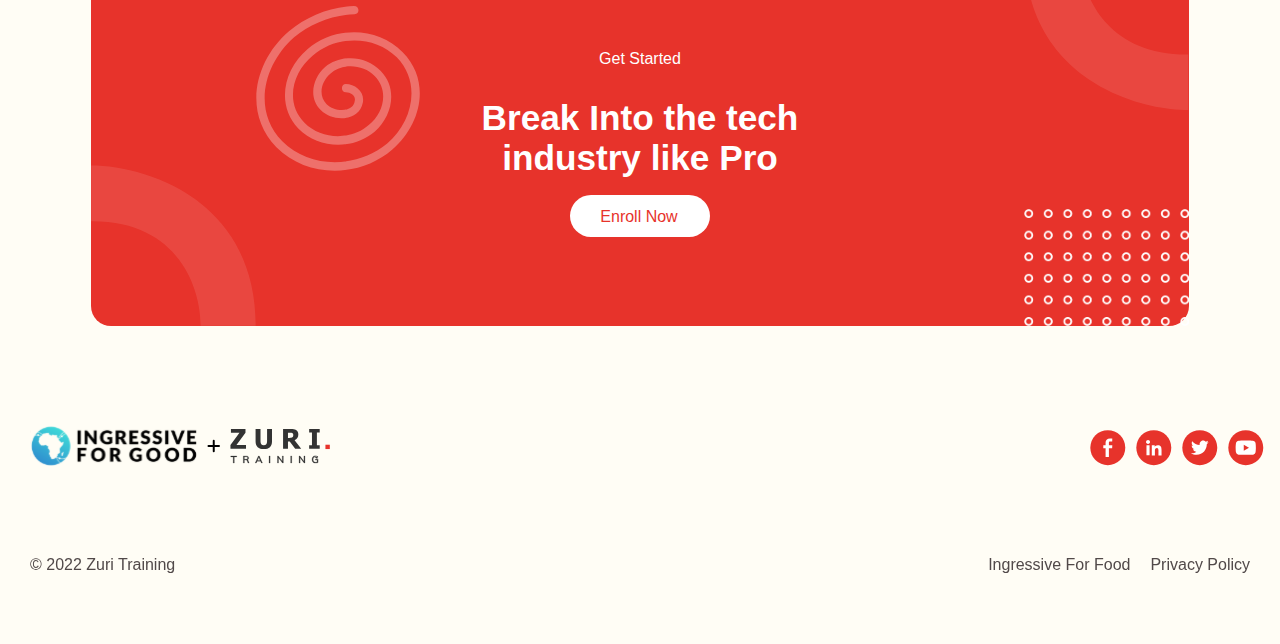
==== commit 98ccfa11: "second commit" ====
--- a/training.html
+++ b/training.html
@@ -301,68 +301,82 @@
         <p>Got Questions?</p>
         <p>Frequently Asked Questions</p>
 
-        <div>
-          <div>
+        <div class="faq">
+          <div class="faq_items">
             <div>
               <p>Would I have to pay to enroll for the training?</p>
-              <p>+</p>
-            </div>
-            <p>
+              <p class="plus">+</p>
+            </div>
+            <p class="hidden_paragraph">
               No, the program is completely free thanks to Ingressive For Good
             </p>
           </div>
-          <div>
+          <div class="faq_items">
             <div>
               <p>What are the things I would need to participate?</p>
-              <p>+</p>
-            </div>
-            <p>
+              <p class="plus">+</p>
+            </div>
+            <p class="hidden_paragraph">
               You'll need a laptop, internet connection and the willingness to
               learn through collaboration and mentorship.
             </p>
           </div>
-          <div>
+          <div class="faq_items">
             <div>
               <p>What happens if i join and I'm not active?</p>
-              <p>+</p>
-            </div>
-            <p>
+              <p class="plus">+</p>
+            </div>
+            <p class="hidden_paragraph">
               Participants who join the program and stop engaging will be given
               the chance to catch up. You'll also be assigned a 'study-mate' and
               mentor to help you. However, there is the possibility of not being
               promoted to the next stage if you remain inactive for too long
             </p>
           </div>
-          <div>
+          <div class="faq_items">
             <div>
               <p>
                 Can I switch from the part-time track to full-time and vice
                 versa?
               </p>
-              <p>+</p>
-            </div>
-            <p>
+              <p class="plus">+</p>
+            </div>
+            <p class="hidden_paragraph">
               Unfortunately, no, you cannot switch from part-time to full-time
               and vice-versa
             </p>
           </div>
-          <div>
+          <div class="faq_items">
             <div>
               <p>Will I get paid?</p>
-              <p>+</p>
-            </div>
-            <p>
+              <p class="plus">+</p>
+            </div>
+            <p class="hidden_paragraph">
               We reward some participants who complete tasks early, however,
               this is not a weekly reward. All the work that will be done during
               the program are hypothetical.
             </p>
           </div>
         </div>
+
+        <div class="stillgot">
+          <p>Still got questions?</p>
+          <div>
+            <img src="./trainingPageImages/twitter (2).svg" alt="" />
+            <a class="" href="#">Tweet them at us</a>
+          </div>
+        </div>
+
+        <hr />
       </section>
 
       <section class="t_section7">
-        <img src="./trainingPageImages/section7wire.svg" alt="" />
-        <img src="./trainingPageImages/Star1.svg" alt="" />
+        <img
+          class="section7wire"
+          src="./trainingPageImages/section7wire.svg"
+          alt=""
+        />
+        <img class="star11" src="./trainingPageImages/Star1.svg" alt="" />
         <p>Structure</p>
         <p>Program Structure</p>
         <p>These are broad paths in this program based on your availability.</p>
@@ -424,7 +438,11 @@
                 <li>CV Review</li>
               </ul>
             </div>
-            <img src="./trainingPageImages/hour.png" alt="" />
+            <img
+              class="hour hour1"
+              src="./trainingPageImages/hour.png"
+              alt=""
+            />
           </div>
 
           <div class="program_grid_items">
@@ -434,22 +452,19 @@
             <div>
               <p>Available Tracks:</p>
               <ul>
-                Frontend:
-              </ul>
-              <ul>
-                HTML, CC, JavaScript
-              </ul>
-
+                <li>Frontend:</li>
+                <li class="sep">HTML, CC, JavaScript</li>
+              </ul>
               <ul>
                 <li>Backend: Can only select one backend language</li>
-                <li>Python</li>
-                <li>PHP</li>
-                <li>JavaScript</li>
+                <li class="sep">Python</li>
+                <li class="sep">PHP</li>
+                <li class="sep">JavaScript</li>
               </ul>
 
               <ul>
                 <li>Design</li>
-                <li>Figma</li>
+                <li class="sep">Figma</li>
               </ul>
 
               <p>Phases:</p>
@@ -463,12 +478,51 @@
                 <li>Zuri Internship</li>
               </ul>
             </div>
-            <img src="./trainingPageImages/hour.png" alt="" />
-          </div>
-        </div>
-      </section>
-
-      <section></section>
+            <img
+              class="hour hour2"
+              src="./trainingPageImages/time.png"
+              alt=""
+            />
+          </div>
+          <img class="circle" src="./trainingPageImages/circle.png" alt="" />
+        </div>
+        <img class="circle1" src="./trainingPageImages/circle.png" alt="" />
+        <img class="move" src="./trainingPageImages/move.svg" alt="" />
+      </section>
+
+      <section class="t_section8">
+        <div>
+          <img class="bend1" src="./trainingPageImages/bend1.svg" alt="" />
+          <p>Get Started</p>
+          <p>Break Into the tech industry like Pro</p>
+          <a class="btn2" href="#">Enroll Now</a>
+          <img class="mains" src="./trainingPageImages/mains.png" alt="" />
+          <img class="curve22" src="./trainingPageImages/curve2.svg" alt="" />
+          <img class="round" src="./trainingPageImages/round.svg" alt="" />
+        </div>
+      </section>
+
+      <footer class="t_footer">
+        <div class="topdiv">
+          <img src="./trainingPageImages/logo.svg" alt="" />
+          <div>
+            <img src="./trainingPageImages/facebook (1).svg" alt="" />
+            <img src="./trainingPageImages/linkd.svg" alt="" />
+            <img src="./trainingPageImages/twitter (2).svg" alt="" />
+            <img src="./trainingPageImages/youtube.svg" alt="" />
+          </div>
+        </div>
+        <div class="bottomdiv">
+          <div>
+            <p>Ingressive For Food</p>
+            <p>Privacy Policy</p>
+          </div>
+          <hr />
+          <p class="t_copyright">© 2022 Zuri Training</p>
+        </div>
+      </footer>
     </main>
+
+    <script src="./app.js"></script>
   </body>
 </html>
--- a/style.css
+++ b/style.css
@@ -25,12 +25,13 @@
   font-family: "Averta-RegularItalic", sans-serif;
   font-family: "Averta-SemiboldItalic", sans-serif;
   font-family: "Averta-ThinItalic", sans-serif;
+  /* overflow-x: hidden; */
 }
 
 /* ===================== LandingPage Starts here ============= */
 
 .first_section {
-  padding-bottom: 80px;
+  padding-bottom: 150px;
 }
 
 .first_section {
@@ -102,12 +103,14 @@
 
 .second_section {
   text-align: center;
+  padding-top: 80px;
 }
 
 .second_section > p:nth-child(1) {
   color: #e7332b;
   padding-bottom: 20px;
   margin-top: 80px;
+  font-size: small;
 }
 .second_section > p:nth-child(2) {
   font-size: 24px;
@@ -185,7 +188,6 @@
   margin: 0 auto;
   margin-bottom: 10px;
   font-size: small;
-  /* font-weight: bold; */
 }
 
 .links p {
@@ -199,6 +201,7 @@
 
 .lp_footer div a {
   color: #e7332b;
+  text-decoration: none;
   font-size: small;
 }
 
@@ -447,7 +450,12 @@
   border: none;
   border-radius: 10px;
   box-shadow: 0 8px 60px hsla(0, 0%, 48%, 0.16);
-  color: #514949;
+  color: #787878;
+  transition: transform 0.4s ease-in-out;
+}
+
+.container p:hover {
+  transform: translate(0px, -10px);
 }
 
 /* ===================== ie_section5 ============= */
@@ -465,6 +473,7 @@
 
 .ie_section5 h2 {
   padding-bottom: 50px;
+  font-size: xx-large;
 }
 
 .flexbox_items img {
@@ -757,6 +766,9 @@
   justify-content: space-between;
   padding: 20px 20px;
   background-color: rgb(255, 253, 245);
+  position: fixed;
+  width: 100vw;
+  z-index: 30;
 }
 
 .t_nav div {
@@ -777,18 +789,18 @@
   color: #514949;
 }
 .thumbs {
-  width: 60px;
+  width: 70px;
   padding: 10px;
   background-color: #e7332b;
-  border-radius: 30px;
+  border-radius: 40px;
   position: absolute;
-  left: -25%;
-  top: -20%;
+  left: -33%;
+  top: -25%;
 }
 
 .btn2 {
   text-decoration: none;
-  padding: 10px 20px;
+  padding: 0.8em 2em;
   padding-left: 30px;
   background-color: #e7332b;
   color: white;
@@ -842,10 +854,10 @@
 }
 
 .t_section1 .line {
-  width: 30%;
+  width: 33%;
   position: absolute;
-  top: 27%;
-  right: 6%;
+  top: 50%;
+  right: 0%;
 }
 
 .maleface {
@@ -855,7 +867,7 @@
 .section1wire {
   position: absolute;
   width: 25%;
-  bottom: -25%;
+  bottom: -45%;
 }
 /* ===================== t_section2 ============= */
 .t_section2 {
@@ -1056,6 +1068,7 @@
   box-shadow: 0 11px 22px rgb(231 51 43 / 10%);
   padding: 40px;
   text-align: left;
+  transition: transform 0.4s ease-in-out;
 }
 
 .here_grid_items p:nth-of-type(1) {
@@ -1093,45 +1106,178 @@
 
 .t_section6 {
   padding: 40px 30px;
+  padding-bottom: 80px;
   text-align: center;
+  position: relative;
+}
+
+.t_section6 hr {
+  border-width: 0px 0px thin;
+  border-style: solid;
+  border-color: rgba(0, 0, 0, 0.12);
+  margin-top: 80px;
+}
+
+.section6wire {
+  width: 23%;
+  position: relative;
+  right: 30%;
+}
+
+.t_section6 > p:nth-of-type(1) {
+  color: #e7332b;
+}
+.t_section6 > p:nth-of-type(2) {
+  padding-top: 5px;
+  padding-bottom: 50px;
+}
+
+.faq {
+  margin-bottom: 80px;
+}
+
+.stillgot p {
+  font-size: large;
+}
+
+.stillgot div {
+  display: flex;
+  max-width: 200px;
+  margin: 10px auto;
+  align-items: baseline;
+  place-items: center;
+  background-color: #e7332b;
+  border-radius: 40px;
+  padding: 0.4em 1em;
+  padding-right: 1.5em;
+}
+
+.stillgot a {
+  text-decoration: none;
+  color: white;
+}
+
+.faq_items {
+  border: 1px solid rgba(71, 44, 111, 0.43);
+  padding: 3% 5%;
+  text-align: left;
+}
+
+.faq_items div p:nth-of-type(2) {
+  font-size: xx-large;
+  font-weight: bold;
+}
+
+.faq_items div {
+  display: flex;
+  justify-content: space-between;
+  align-items: baseline;
+}
+
+.faq_items div p {
+  font-weight: bold;
+  color: #514949;
+}
+
+.plus {
+  cursor: pointer;
+}
+
+.plus.active {
+  transform: rotate(90deg);
+  transition: transform 0.3s ease-in-out;
+}
+
+.hidden_paragraph {
+  display: none;
+  padding: 10px 0;
 }
 
 /* ===================== t_section7 ============= */
 
 .t_section7 {
   padding: 40px 30px;
+  padding-bottom: 120px;
+  text-align: center;
+  position: relative;
 }
 
 li {
-  /* padding-left: 10px; */
   list-style-position: inside;
+}
+
+.t_section7 > p:nth-of-type(1) {
+  color: #e7332b;
+}
+.t_section7 > p:nth-of-type(2) {
+  font-weight: bold;
+  font-size: 1.4rem;
+  margin-top: 10px;
+  margin-bottom: 30px;
+  color: #1b1a20;
+}
+
+.t_section7 > p:nth-of-type(3) {
+  margin-bottom: 30px;
+}
+ul {
+  padding-bottom: 10px;
 }
 
 .program_grid {
   display: grid;
   gap: 20px;
-}
-
-.program_grid_items > img {
+  text-align: left;
+  position: relative;
+}
+
+.hour {
   position: absolute;
   width: 19%;
   right: 5%;
   bottom: 8%;
 }
+.hour1 {
+  width: 29%;
+}
+.hour2 {
+  width: 49%;
+}
 
 .program_grid_items > p:nth-of-type(1) {
   font-size: 2rem;
   font-weight: bold;
-  padding-bottom: 20px;
+  padding-bottom: 10px;
 }
 .program_grid_items > p:nth-of-type(2) {
-  padding-bottom: 20px;
+  padding-bottom: 10px;
 }
 
 .program_grid_items div > p {
   font-weight: bold;
-  padding-top: 10px;
-  padding-bottom: 10px;
+  padding-top: 5px;
+  padding-bottom: 5px;
+}
+
+.program_grid_items div img {
+  width: 15px;
+  margin-left: 5px;
+}
+
+.program_grid_items a {
+  color: white;
+}
+
+.program_grid_items li {
+  padding-bottom: 5px;
+}
+
+.sep::marker {
+  content: " ";
+}
+
+.sep {
+  padding-left: 2.5ch;
 }
 
 .program_grid_items {
@@ -1142,6 +1288,133 @@
   border-radius: 65px;
   padding: 64px 48px;
   box-shadow: 0 31px 60px rgba(231, 51, 43, 0.2);
+  z-index: 2;
+}
+
+.star11 {
+  position: absolute;
+  right: 8%;
+  top: 2%;
+  width: 12%;
+}
+
+.section7wire {
+  width: 13%;
+  margin-right: 70%;
+}
+
+.circle {
+  width: 16%;
+  position: absolute;
+  right: -2%;
+  bottom: -2%;
+}
+
+.circle1 {
+  width: 10%;
+  position: absolute;
+  left: 3%;
+  bottom: 2%;
+  display: none;
+}
+
+.move {
+  display: none;
+}
+
+/* ===================== t_section8 ============= */
+
+.t_section8 {
+  padding: 40px 30px;
+  padding-top: 0;
+  padding-bottom: 60px;
+  text-align: center;
+}
+
+.t_section8 a {
+  background-color: white;
+  color: #e7332b;
+}
+
+.t_section8 div {
+  background-color: #e7332b;
+  color: white;
+  padding: 80px 20%;
+  border-radius: 20px;
+  position: relative;
+}
+
+.t_section8 p:nth-of-type(2) {
+  font-weight: bold;
+  font-size: 2.2rem;
+  padding-top: 30px;
+  padding-bottom: 30px;
+  max-width: 20ch;
+  margin: 0 auto;
+}
+
+.bend1 {
+  position: absolute;
+  right: 0;
+  top: 0;
+  width: 22%;
+}
+
+.mains {
+  width: 19%;
+  position: absolute;
+  right: 0;
+  bottom: 0;
+}
+.round {
+  width: 19%;
+  position: absolute;
+  top: 10%;
+  left: 8%;
+}
+.curve22 {
+  width: 19%;
+  position: absolute;
+  left: 0%;
+  bottom: 0%;
+}
+
+/* ===================== t_footer ============= */
+
+.t_footer {
+  padding: 40px 30px;
+  text-align: center;
+}
+
+.t_footer hr {
+  border-width: 0px 0px thin;
+  border-style: solid;
+  border-color: rgba(0, 0, 0, 0.12);
+}
+
+.topdiv img {
+  margin-bottom: 30px;
+  width: 90%;
+}
+
+.topdiv div {
+  display: flex;
+  gap: 10px;
+  max-width: 160px;
+  margin: 0 auto;
+  padding-bottom: 30px;
+}
+
+.t_footer p {
+  color: #514949;
+}
+
+.t_footer p:nth-of-type(2) {
+  padding: 30px 0;
+}
+
+.t_copyright {
+  padding-top: 20px;
 }
 
 /* ===================== Media Queries ============= */
@@ -1149,7 +1422,7 @@
 @media screen and (min-width: 360px) {
   .t_section1 .line {
     width: 30%;
-    top: 23%;
+    top: 50%;
     right: 5%;
   }
 
@@ -1160,19 +1433,14 @@
 @media screen and (min-width: 420px) {
   .t_section1 .line {
     width: 30%;
-    top: 29%;
-    right: 20%;
+    top: 53%;
+    right: 10%;
   }
 }
 @media screen and (min-width: 425px) {
-  .t_section1 .line {
-    width: 25%;
-    top: 29%;
-    right: 33%;
-  }
   .section1wire {
     width: 25%;
-    bottom: -35%;
+    bottom: -45%;
   }
 }
 @media screen and (min-width: 600px) {
@@ -1188,10 +1456,8 @@
   }
 
   .t_section1 .line {
-    width: 20%;
-    position: absolute;
-    top: 25%;
-    right: 25%;
+    top: 55%;
+    right: 15%;
   }
 
   .t_section1 h1 {
@@ -1200,7 +1466,7 @@
 
   .section1wire {
     width: 15%;
-    bottom: -40%;
+    bottom: -50%;
     right: 10%;
   }
 
@@ -1208,6 +1474,10 @@
     width: 45%;
   }
 
+  .lady {
+    width: 76%;
+  }
+
   .why_items p:nth-of-type(1) {
     font-size: 52px;
   }
@@ -1221,6 +1491,10 @@
 }
 
 @media screen and (min-width: 700px) {
+  .t_section1 .line {
+    top: 50%;
+    right: 15%;
+  }
   .maleface {
     display: block;
     position: absolute;
@@ -1237,6 +1511,84 @@
     width: 25%;
     padding: 35px;
   }
+
+  .t_footer hr {
+    display: none;
+  }
+
+  .t_footer div {
+    display: flex;
+    align-items: baseline;
+    justify-content: space-between;
+  }
+
+  .topdiv img {
+    width: 40%;
+    max-width: 300px;
+  }
+
+  .topdiv {
+    justify-content: space-between;
+  }
+
+  .topdiv div {
+    margin: 0;
+  }
+
+  .bottomdiv {
+    display: flex;
+    align-items: baseline;
+    flex-direction: row-reverse;
+    justify-content: space-between;
+    margin: 0;
+  }
+
+  .bottomdiv div {
+    display: flex;
+    gap: 20px;
+  }
+
+  .stillgot {
+    display: flex;
+    align-items: baseline;
+    place-items: center;
+    max-width: 380px;
+    gap: 10px;
+    margin: 0 auto;
+  }
+}
+
+@media screen and (min-width: 800px) {
+  .circle1 {
+    display: block;
+  }
+
+  .t_section8 {
+    padding-top: 80px;
+  }
+
+  .bend1 {
+    width: 15%;
+  }
+
+  .mains {
+    width: 15%;
+  }
+  .round {
+    width: 15%;
+    position: absolute;
+    top: 15%;
+    left: 15%;
+  }
+  .curve22 {
+    width: 15%;
+  }
+
+  .section1wire {
+    width: 12%;
+    bottom: -50%;
+    right: 15%;
+  }
 }
 
 @media screen and (min-width: 900px) {
@@ -1262,6 +1614,12 @@
     margin: 0 auto;
   }
 
+  .section1wire {
+    width: 10%;
+    bottom: -50%;
+    right: 10%;
+  }
+
   .why_grid {
     grid-template-columns: 1fr 1fr;
   }
@@ -1292,6 +1650,25 @@
   .here_grid {
     grid-template-columns: 1fr 1fr;
   }
+
+  .program_grid {
+    grid-template-columns: 1fr 1fr;
+    gap: 30px;
+  }
+
+  .program_grid {
+    max-width: 800px;
+    margin: 0 auto;
+  }
+
+  .circle {
+    right: -4%;
+    bottom: -5%;
+  }
+
+  .circle1 {
+    bottom: -3%;
+  }
 }
 
 @media screen and (min-width: 1000px) {
@@ -1302,7 +1679,27 @@
   }
 
   .t_nav div {
-    min-width: 80%;
+    min-width: 75%;
+  }
+
+  .program_grid {
+    max-width: 900px;
+  }
+
+  .t_section8 div {
+    margin: 0 5%;
+    padding: 100px 20%;
+  }
+
+  .t_section1 .line {
+    width: 20%;
+    right: 25%;
+  }
+
+  .faq_items {
+    max-width: 1300px;
+    margin: 0 auto;
+    padding: 20px 40px;
   }
 }
 @media screen and (min-width: 1200px) {
@@ -1353,4 +1750,29 @@
   .here_grid {
     grid-template-columns: 1fr 1fr 1fr;
   }
-}
+
+  .move {
+    display: block;
+    position: absolute;
+    left: 0;
+    bottom: 40%;
+    z-index: 2;
+  }
+
+  .program_grid {
+    max-width: 1000px;
+  }
+
+  .t_section1 .line {
+    width: 33%;
+    right: 5%;
+  }
+}
+
+@media screen and (min-width: 1300px) {
+  .t_section1 .line {
+    width: 33%;
+    right: 5%;
+    top: 45%;
+  }
+}
